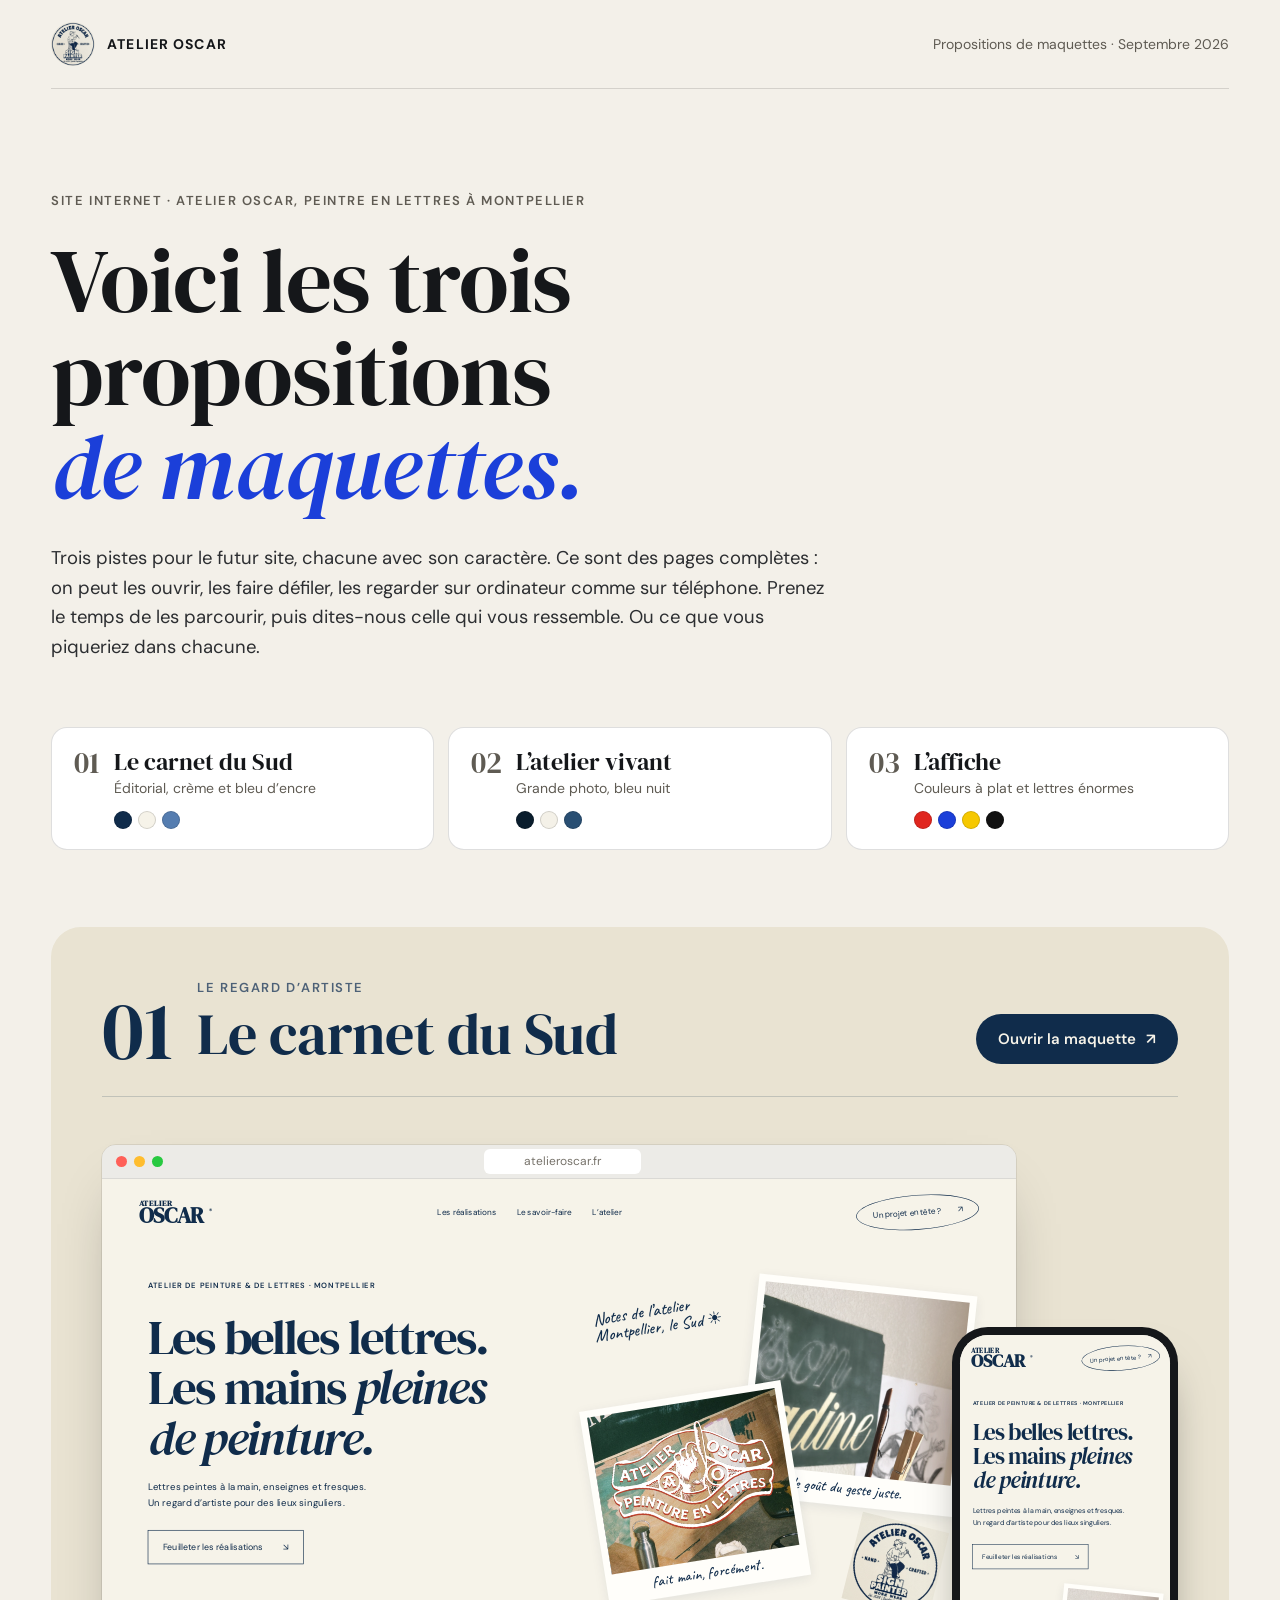
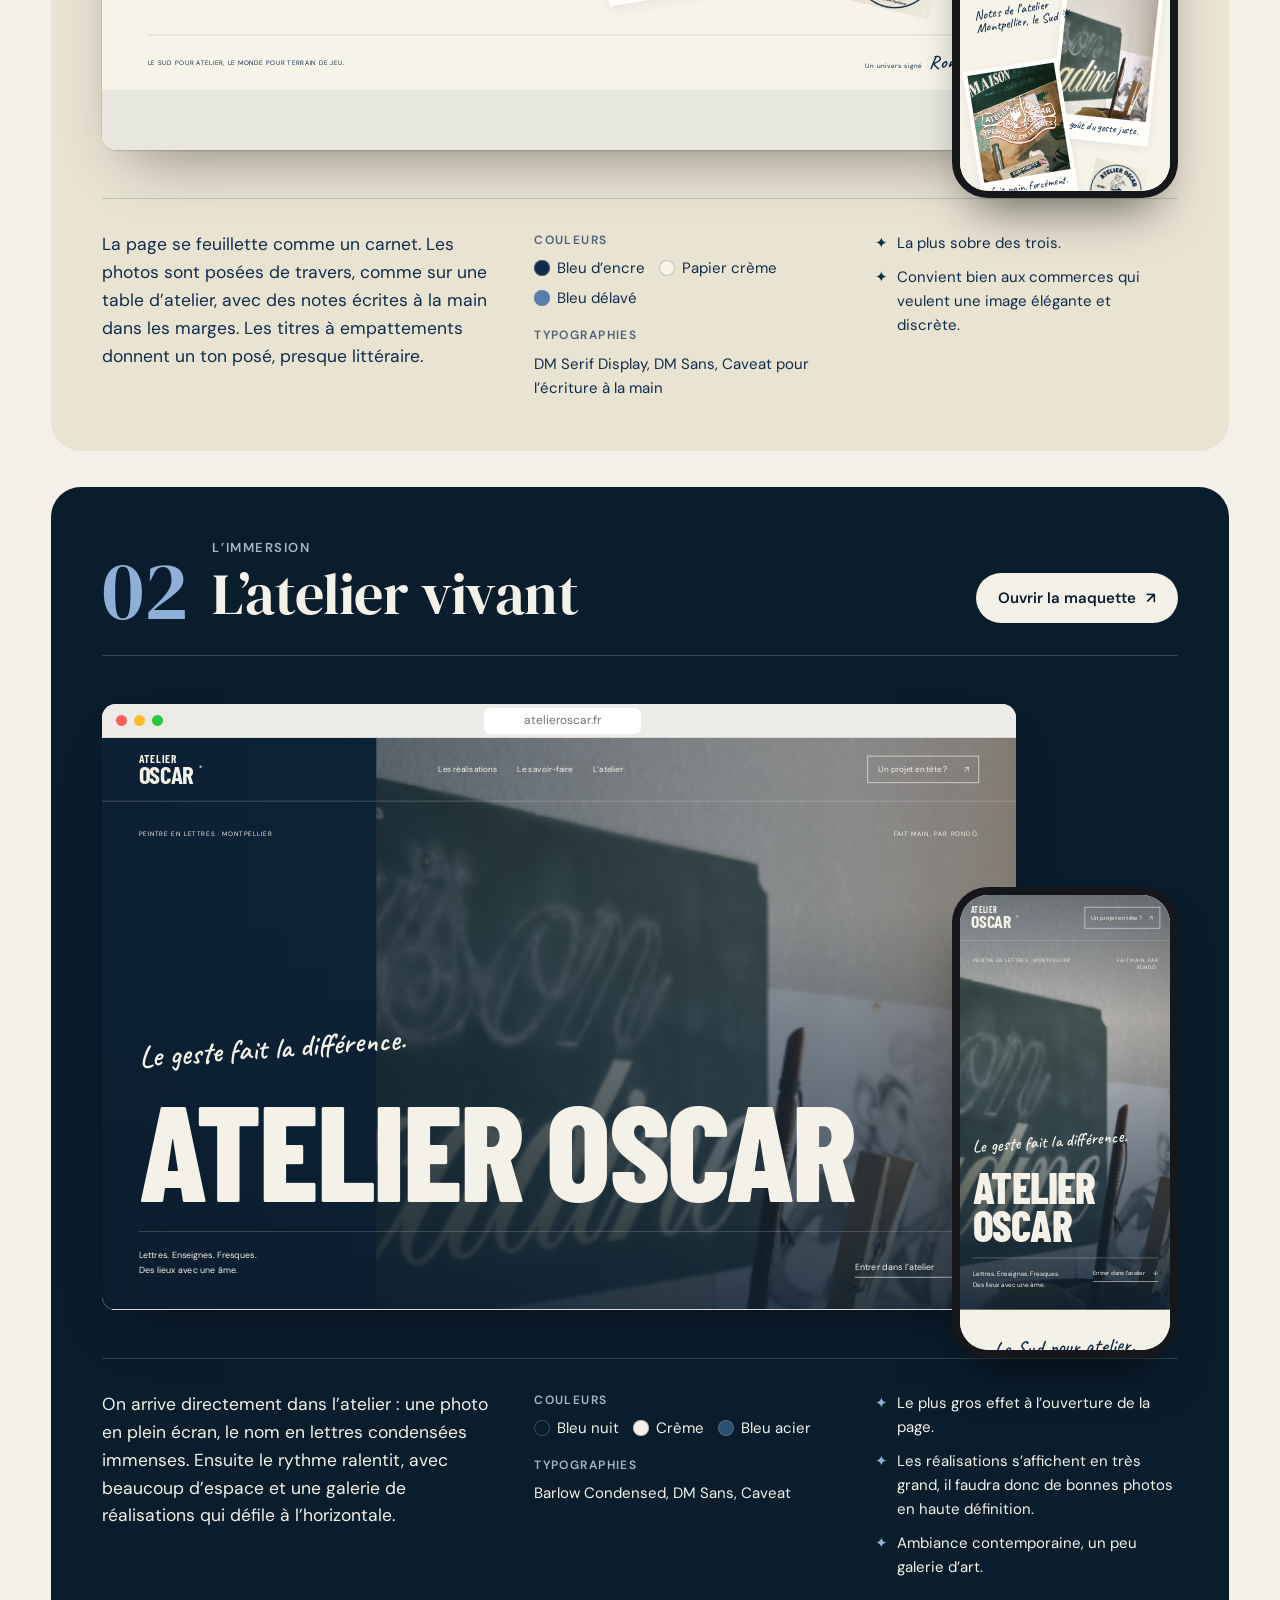
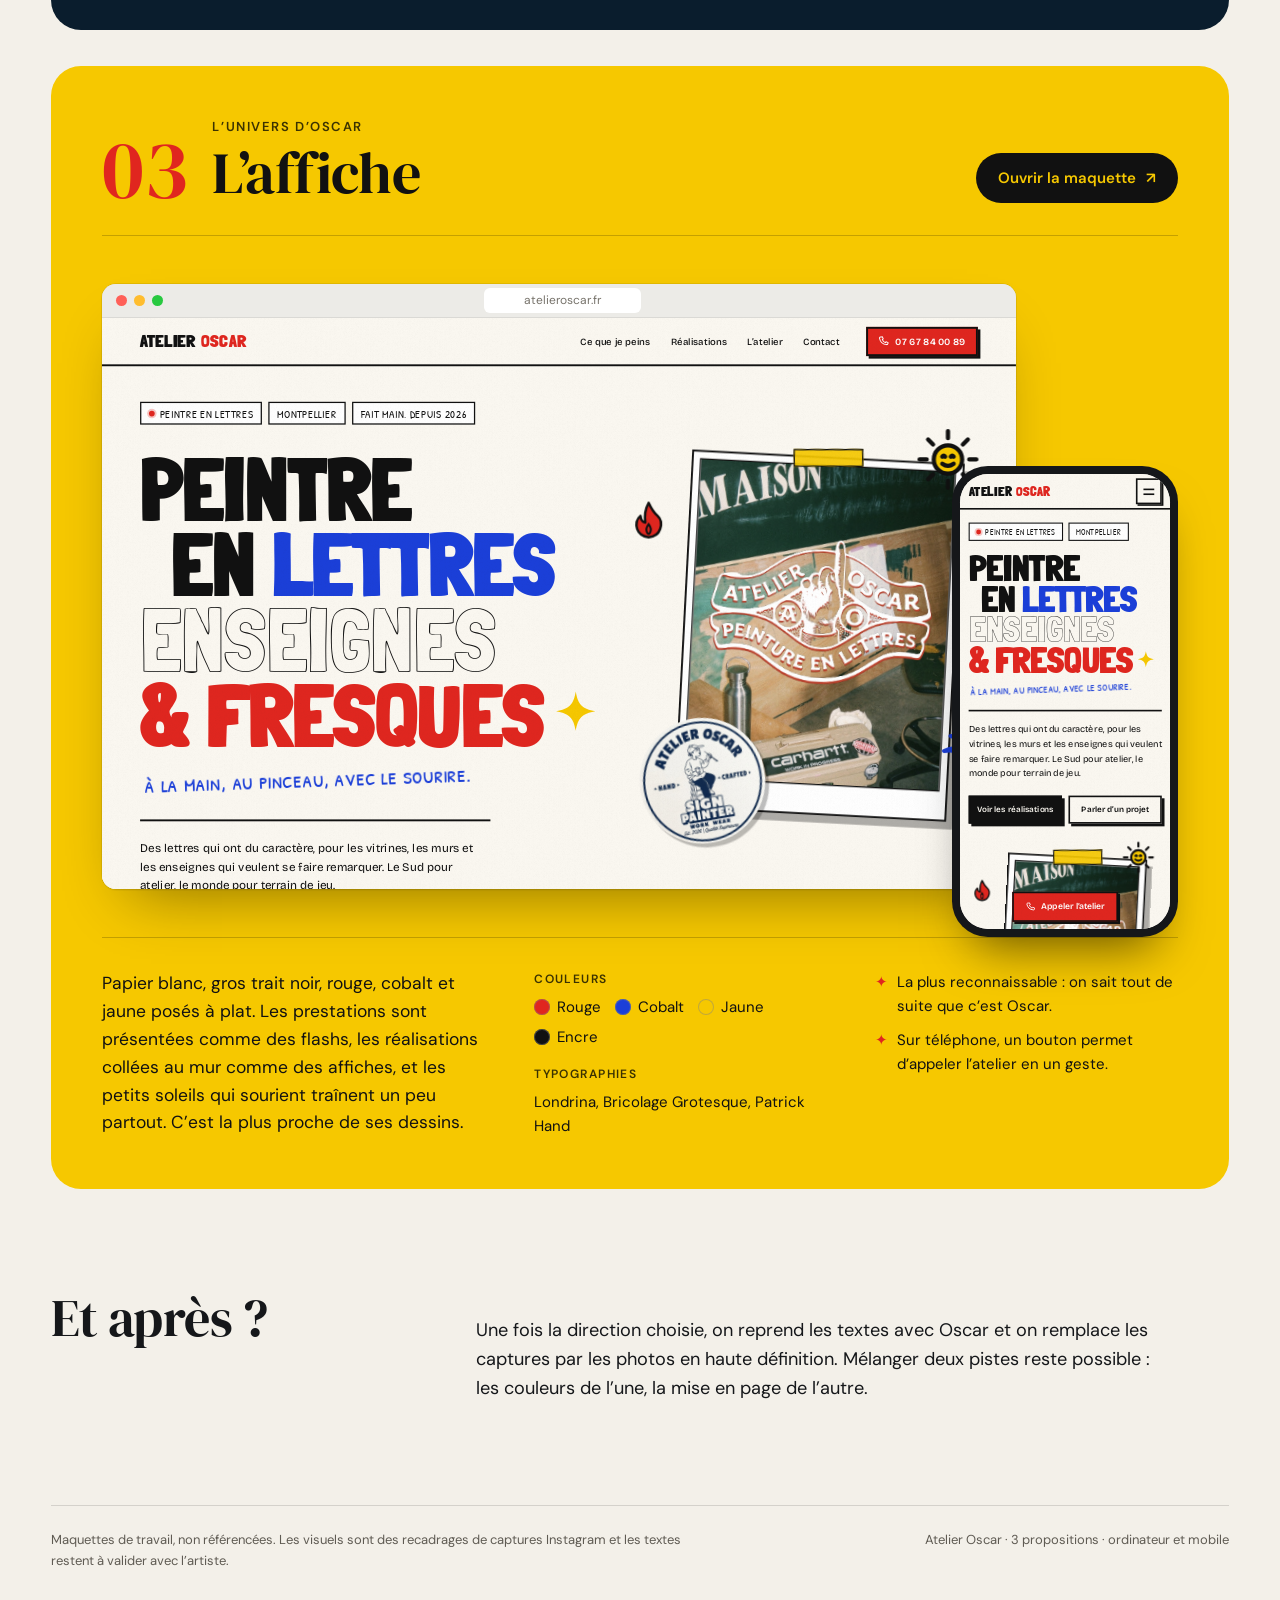
==== index.html @ dd2b17e7 "files" ====
<!doctype html>
<html lang="fr">
<head>
<meta charset="utf-8">
<meta name="viewport" content="width=device-width,initial-scale=1">
<meta name="robots" content="noindex,nofollow">
<title>Atelier Oscar · Propositions de maquettes</title>
<meta name="description" content="Les trois propositions de maquettes pour le site d’Atelier Oscar, peintre en lettres à Montpellier.">
<link rel="icon" href="assets/favicon.svg" type="image/svg+xml">
<link rel="stylesheet" href="assets/fonts.css">
<link rel="stylesheet" href="index.css">
<script src="index.js" defer></script>
</head>
<body>
<a class="skip" href="#propositions">Aller aux propositions</a>

<header class="top">
  <span class="brand"><img src="assets/logo.png" alt="" width="1024" height="1024">Atelier Oscar</span>
  <span class="top-meta">Propositions de maquettes · Septembre 2026</span>
</header>

<main>
  <section class="intro">
    <p class="kicker">Site internet · Atelier Oscar, peintre en lettres à Montpellier</p>
    <h1>Voici les trois propositions <em>de maquettes.</em></h1>
    <p class="lead">Trois pistes pour le futur site, chacune avec son caractère. Ce sont des pages complètes : on peut les ouvrir, les faire défiler, les regarder sur ordinateur comme sur téléphone. Prenez le temps de les parcourir, puis dites-nous celle qui vous ressemble. Ou ce que vous piqueriez dans chacune.</p>

    <nav class="toc" aria-label="Les trois propositions">
      <a href="#carnet" class="toc-item">
        <span class="toc-n">01</span>
        <span class="toc-name">Le carnet du Sud</span>
        <span class="toc-mood">Éditorial, crème et bleu d’encre</span>
        <span class="dots" aria-hidden="true"><i style="background:#102c4b"></i><i style="background:#f6f3e9"></i><i style="background:#557db0"></i></span>
      </a>
      <a href="#atelier" class="toc-item">
        <span class="toc-n">02</span>
        <span class="toc-name">L’atelier vivant</span>
        <span class="toc-mood">Grande photo, bleu nuit</span>
        <span class="dots" aria-hidden="true"><i style="background:#0a1d2d"></i><i style="background:#f4f1e8"></i><i style="background:#294f73"></i></span>
      </a>
      <a href="#affiche" class="toc-item">
        <span class="toc-n">03</span>
        <span class="toc-name">L’affiche</span>
        <span class="toc-mood">Couleurs à plat et lettres énormes</span>
        <span class="dots" aria-hidden="true"><i style="background:#e0261f"></i><i style="background:#1b3fd9"></i><i style="background:#f6c800"></i><i style="background:#111"></i></span>
      </a>
    </nav>
  </section>

  <div id="propositions" class="proposals">

    <article class="proposal p-carnet" id="carnet" aria-labelledby="carnet-title">
      <header class="p-head">
        <span class="p-num">01</span>
        <div class="p-title">
          <p class="p-tag">Le regard d’artiste</p>
          <h2 id="carnet-title">Le carnet du Sud</h2>
        </div>
        <a class="btn" href="maquette-2.html">Ouvrir la maquette <span aria-hidden="true">↗</span></a>
      </header>
      <div class="p-preview">
        <div class="browser">
          <div class="browser-bar" aria-hidden="true"><i></i><i></i><i></i><span>atelieroscar.fr</span></div>
          <div class="screen" data-w="1440"><iframe src="maquette-2.html" width="1440" height="900" title="Aperçu ordinateur du Carnet du Sud" tabindex="-1" aria-hidden="true" loading="lazy"></iframe></div>
          <a class="cover" href="maquette-2.html" aria-label="Ouvrir Le carnet du Sud en grand"><span>Voir en grand ↗</span></a>
        </div>
        <div class="phone">
          <div class="screen" data-w="390"><iframe src="maquette-2.html" width="390" height="844" title="Aperçu mobile du Carnet du Sud" tabindex="-1" aria-hidden="true" loading="lazy"></iframe></div>
          <a class="cover" href="maquette-2.html" tabindex="-1" aria-hidden="true"></a>
        </div>
      </div>
      <div class="p-info">
        <p class="p-desc">La page se feuillette comme un carnet. Les photos sont posées de travers, comme sur une table d’atelier, avec des notes écrites à la main dans les marges. Les titres à empattements donnent un ton posé, presque littéraire.</p>
        <dl class="p-specs">
          <div><dt>Couleurs</dt><dd class="swatches"><span><i style="background:#102c4b"></i>Bleu d’encre</span><span><i style="background:#f6f3e9"></i>Papier crème</span><span><i style="background:#557db0"></i>Bleu délavé</span></dd></div>
          <div><dt>Typographies</dt><dd>DM Serif Display, DM Sans, Caveat pour l’écriture à la main</dd></div>
        </dl>
        <ul class="p-points">
          <li>La plus sobre des trois.</li>
          <li>Convient bien aux commerces qui veulent une image élégante et discrète.</li>
        </ul>
      </div>
    </article>

    <article class="proposal p-atelier" id="atelier" aria-labelledby="atelier-title">
      <header class="p-head">
        <span class="p-num">02</span>
        <div class="p-title">
          <p class="p-tag">L’immersion</p>
          <h2 id="atelier-title">L’atelier vivant</h2>
        </div>
        <a class="btn" href="maquette-3.html">Ouvrir la maquette <span aria-hidden="true">↗</span></a>
      </header>
      <div class="p-preview">
        <div class="browser">
          <div class="browser-bar" aria-hidden="true"><i></i><i></i><i></i><span>atelieroscar.fr</span></div>
          <div class="screen" data-w="1440"><iframe src="maquette-3.html" width="1440" height="900" title="Aperçu ordinateur de L’atelier vivant" tabindex="-1" aria-hidden="true" loading="lazy"></iframe></div>
          <a class="cover" href="maquette-3.html" aria-label="Ouvrir L’atelier vivant en grand"><span>Voir en grand ↗</span></a>
        </div>
        <div class="phone">
          <div class="screen" data-w="390"><iframe src="maquette-3.html" width="390" height="844" title="Aperçu mobile de L’atelier vivant" tabindex="-1" aria-hidden="true" loading="lazy"></iframe></div>
          <a class="cover" href="maquette-3.html" tabindex="-1" aria-hidden="true"></a>
        </div>
      </div>
      <div class="p-info">
        <p class="p-desc">On arrive directement dans l’atelier : une photo en plein écran, le nom en lettres condensées immenses. Ensuite le rythme ralentit, avec beaucoup d’espace et une galerie de réalisations qui défile à l’horizontale.</p>
        <dl class="p-specs">
          <div><dt>Couleurs</dt><dd class="swatches"><span><i style="background:#0a1d2d"></i>Bleu nuit</span><span><i style="background:#f4f1e8"></i>Crème</span><span><i style="background:#294f73"></i>Bleu acier</span></dd></div>
          <div><dt>Typographies</dt><dd>Barlow Condensed, DM Sans, Caveat</dd></div>
        </dl>
        <ul class="p-points">
          <li>Le plus gros effet à l’ouverture de la page.</li>
          <li>Les réalisations s’affichent en très grand, il faudra donc de bonnes photos en haute définition.</li>
          <li>Ambiance contemporaine, un peu galerie d’art.</li>
        </ul>
      </div>
    </article>

    <article class="proposal p-affiche" id="affiche" aria-labelledby="affiche-title">
      <header class="p-head">
        <span class="p-num">03</span>
        <div class="p-title">
          <p class="p-tag">L’univers d’Oscar</p>
          <h2 id="affiche-title">L’affiche</h2>
        </div>
        <a class="btn" href="maquette-4.html">Ouvrir la maquette <span aria-hidden="true">↗</span></a>
      </header>
      <div class="p-preview">
        <div class="browser">
          <div class="browser-bar" aria-hidden="true"><i></i><i></i><i></i><span>atelieroscar.fr</span></div>
          <div class="screen" data-w="1440"><iframe src="maquette-4.html" width="1440" height="900" title="Aperçu ordinateur de L’affiche" tabindex="-1" aria-hidden="true" loading="lazy"></iframe></div>
          <a class="cover" href="maquette-4.html" aria-label="Ouvrir L’affiche en grand"><span>Voir en grand ↗</span></a>
        </div>
        <div class="phone">
          <div class="screen" data-w="390"><iframe src="maquette-4.html" width="390" height="844" title="Aperçu mobile de L’affiche" tabindex="-1" aria-hidden="true" loading="lazy"></iframe></div>
          <a class="cover" href="maquette-4.html" tabindex="-1" aria-hidden="true"></a>
        </div>
      </div>
      <div class="p-info">
        <p class="p-desc">Papier blanc, gros trait noir, rouge, cobalt et jaune posés à plat. Les prestations sont présentées comme des flashs, les réalisations collées au mur comme des affiches, et les petits soleils qui sourient traînent un peu partout. C’est la plus proche de ses dessins.</p>
        <dl class="p-specs">
          <div><dt>Couleurs</dt><dd class="swatches"><span><i style="background:#e0261f"></i>Rouge</span><span><i style="background:#1b3fd9"></i>Cobalt</span><span><i style="background:#f6c800"></i>Jaune</span><span><i style="background:#111"></i>Encre</span></dd></div>
          <div><dt>Typographies</dt><dd>Londrina, Bricolage Grotesque, Patrick Hand</dd></div>
        </dl>
        <ul class="p-points">
          <li>La plus reconnaissable : on sait tout de suite que c’est Oscar.</li>
          <li>Sur téléphone, un bouton permet d’appeler l’atelier en un geste.</li>
        </ul>
      </div>
    </article>
  </div>

  <section class="next">
    <h2>Et après&nbsp;?</h2>
    <p>Une fois la direction choisie, on reprend les textes avec Oscar et on remplace les captures par les photos en haute définition. Mélanger deux pistes reste possible : les couleurs de l’une, la mise en page de l’autre.</p>
  </section>
</main>

<footer class="foot">
  <p>Maquettes de travail, non référencées. Les visuels sont des recadrages de captures Instagram et les textes restent à valider avec l’artiste.</p>
  <span>Atelier Oscar · 3 propositions · ordinateur et mobile</span>
</footer>
</body>
</html>
---- assets/fonts.css ----
@font-face {
  font-family: 'Barlow Condensed';
  font-style: normal;
  font-weight: 600;
  font-display: swap;
  src: url(font-0.ttf) format('truetype');
}
@font-face {
  font-family: 'Barlow Condensed';
  font-style: normal;
  font-weight: 700;
  font-display: swap;
  src: url(font-1.ttf) format('truetype');
}
@font-face {
  font-family: 'Barlow Condensed';
  font-style: normal;
  font-weight: 800;
  font-display: swap;
  src: url(font-2.ttf) format('truetype');
}
@font-face {
  font-family: 'Barlow Condensed';
  font-style: normal;
  font-weight: 900;
  font-display: swap;
  src: url(font-3.ttf) format('truetype');
}
@font-face {
  font-family: 'Caveat';
  font-style: normal;
  font-weight: 500;
  font-display: swap;
  src: url(font-4.ttf) format('truetype');
}
@font-face {
  font-family: 'Caveat';
  font-style: normal;
  font-weight: 600;
  font-display: swap;
  src: url(font-5.ttf) format('truetype');
}
@font-face {
  font-family: 'Caveat';
  font-style: normal;
  font-weight: 700;
  font-display: swap;
  src: url(font-6.ttf) format('truetype');
}
@font-face {
  font-family: 'DM Sans';
  font-style: normal;
  font-weight: 400;
  font-display: swap;
  src: url(font-7.ttf) format('truetype');
}
@font-face {
  font-family: 'DM Sans';
  font-style: normal;
  font-weight: 500;
  font-display: swap;
  src: url(font-8.ttf) format('truetype');
}
@font-face {
  font-family: 'DM Sans';
  font-style: normal;
  font-weight: 600;
  font-display: swap;
  src: url(font-9.ttf) format('truetype');
}
@font-face {
  font-family: 'DM Sans';
  font-style: normal;
  font-weight: 700;
  font-display: swap;
  src: url(font-10.ttf) format('truetype');
}
@font-face {
  font-family: 'DM Serif Display';
  font-style: italic;
  font-weight: 400;
  font-display: swap;
  src: url(font-11.ttf) format('truetype');
}
@font-face {
  font-family: 'DM Serif Display';
  font-style: normal;
  font-weight: 400;
  font-display: swap;
  src: url(font-12.ttf) format('truetype');
}
---- index.css ----
/* Page de présentation des trois maquettes */
:root{
  --bg:#f3f0e9;--ink:#15171a;--muted:#5f5b53;--line:rgba(21,23,26,.14);
  --serif:'DM Serif Display',Georgia,serif;--sans:'DM Sans',system-ui,sans-serif;
  --gutter:clamp(16px,4vw,56px);--max:1280px;
  --radius:clamp(18px,2.4vw,30px);
}
*,*:before,*:after{box-sizing:border-box}
html{scroll-behavior:smooth;-webkit-text-size-adjust:100%}
body{margin:0;background:var(--bg);color:var(--ink);font-family:var(--sans);font-size:clamp(16px,.95rem + .15vw,18px);line-height:1.6;-webkit-font-smoothing:antialiased}
a{color:inherit;text-decoration:none}
img{display:block;max-width:100%;height:auto}
h1,h2,p,ul,dl,dd{margin:0}
ul{padding:0;list-style:none}
h1,h2{font-family:var(--serif);font-weight:400;line-height:1.02;letter-spacing:-.01em;text-wrap:balance}
p{text-wrap:pretty}
em{font-style:italic}
:focus-visible{outline:3px solid #1b3fd9;outline-offset:3px}
.skip{position:fixed;left:16px;top:-100px;z-index:10;background:var(--ink);color:#fff;padding:12px 16px}.skip:focus{top:16px}

main,.top,.foot{width:min(100% - 2 * var(--gutter),var(--max));margin-inline:auto}

/* en-tête */
.top{display:flex;justify-content:space-between;align-items:center;gap:16px;padding:22px 0;border-bottom:1px solid var(--line);font-size:14px}
.brand{display:flex;align-items:center;gap:12px;font-weight:700;letter-spacing:.08em;text-transform:uppercase}
.brand img{width:44px;height:44px;border-radius:50%;mix-blend-mode:multiply}
.top-meta{color:var(--muted);text-align:right}

/* intro */
.intro{padding:clamp(48px,8vw,112px) 0 clamp(40px,6vw,80px)}
.kicker{font-size:13px;font-weight:600;letter-spacing:.12em;text-transform:uppercase;color:var(--muted);margin-bottom:22px}
.intro h1{font-size:clamp(2.6rem,1.2rem + 5.6vw,6rem);max-width:13ch}
.intro h1 em{color:#1b3fd9}
.lead{max-width:60ch;margin-top:clamp(20px,3vw,32px);font-size:1.08em;color:#2c2e31}

.toc{display:grid;grid-template-columns:repeat(3,minmax(0,1fr));gap:14px;margin-top:clamp(36px,5vw,64px)}
.toc-item{display:grid;grid-template-columns:auto 1fr;grid-template-rows:auto auto auto;column-gap:14px;row-gap:2px;padding:20px 22px;background:#fff;border:1px solid var(--line);border-radius:16px;transition:transform .2s,box-shadow .2s,border-color .2s}
.toc-n{grid-row:span 3;font-family:var(--serif);font-size:30px;line-height:1;color:var(--muted)}
.toc-name{font-family:var(--serif);font-size:24px;line-height:1.15}
.toc-mood{font-size:14px;color:var(--muted)}
.dots{display:flex;gap:6px;margin-top:10px}
.dots i{width:18px;height:18px;border-radius:50%;box-shadow:inset 0 0 0 1px rgba(0,0,0,.15)}
@media(hover:hover){.toc-item:hover{transform:translateY(-3px);box-shadow:0 14px 30px -18px rgba(0,0,0,.35);border-color:rgba(21,23,26,.3)}}

/* propositions */
.proposals{display:grid;gap:clamp(20px,3vw,36px)}
.proposal{--p-bg:#fff;--p-ink:var(--ink);--p-muted:var(--muted);--p-line:var(--line);--p-accent:var(--ink);--p-btn:var(--ink);--p-btn-ink:#fff;
  background:var(--p-bg);color:var(--p-ink);border-radius:var(--radius);padding:clamp(20px,4vw,56px);scroll-margin-top:20px;overflow:hidden}
.p-carnet{--p-bg:#e9e3d2;--p-ink:#102c4b;--p-muted:#4d6177;--p-line:rgba(16,44,75,.18);--p-accent:#102c4b;--p-btn:#102c4b;--p-btn-ink:#f6f3e9}
.p-atelier{--p-bg:#0a1d2d;--p-ink:#f4f1e8;--p-muted:#a9b6c3;--p-line:rgba(244,241,232,.18);--p-accent:#8fb0d6;--p-btn:#f4f1e8;--p-btn-ink:#0a1d2d}
.p-affiche{--p-bg:#f6c800;--p-ink:#111;--p-muted:#3b3200;--p-line:rgba(0,0,0,.2);--p-accent:#e0261f;--p-btn:#111;--p-btn-ink:#f6c800}

.p-head{display:grid;grid-template-columns:auto 1fr auto;align-items:end;gap:12px 24px;padding-bottom:clamp(20px,3vw,32px);border-bottom:1px solid var(--p-line)}
.p-num{font-family:var(--serif);font-size:clamp(3rem,2rem + 4vw,6rem);line-height:.8;color:var(--p-accent)}
.p-tag{font-size:13px;font-weight:600;letter-spacing:.12em;text-transform:uppercase;color:var(--p-muted);margin-bottom:6px}
.p-title h2{font-size:clamp(2.1rem,1.2rem + 3vw,4rem)}
.btn{display:inline-flex;align-items:center;justify-content:center;gap:10px;min-height:50px;padding:12px 22px;border-radius:999px;background:var(--p-btn);color:var(--p-btn-ink);font-weight:600;font-size:15px;white-space:nowrap;transition:transform .2s,opacity .2s}
@media(hover:hover){.btn:hover{transform:translateY(-2px)}}

/* aperçus : fenêtre de navigateur + téléphone */
.p-preview{position:relative;padding:clamp(28px,4vw,48px) 15% clamp(28px,4vw,48px) 0}
.browser{position:relative;border-radius:14px;overflow:hidden;background:#fff;box-shadow:0 2px 0 rgba(0,0,0,.04),0 30px 60px -28px rgba(0,0,0,.45);outline:1px solid rgba(0,0,0,.08)}
.browser-bar{display:flex;align-items:center;gap:7px;height:34px;padding:0 14px;background:#ecebe7;border-bottom:1px solid rgba(0,0,0,.08)}
.browser-bar i{width:11px;height:11px;border-radius:50%;background:#d5d2cb}
.browser-bar i:nth-child(1){background:#ff6058}.browser-bar i:nth-child(2){background:#ffbd2e}.browser-bar i:nth-child(3){background:#28c940}
.browser-bar span{margin:0 auto;padding:3px 40px;border-radius:6px;background:#fff;font-size:12px;color:#77736b;transform:translateX(-24px)}
.screen{position:relative;overflow:hidden;background:#f3f0e9}
.browser .screen{aspect-ratio:1440/900}
.screen iframe{position:absolute;top:0;left:0;border:0;transform-origin:0 0;transform:scale(var(--s,.5));pointer-events:none}
.phone{position:absolute;right:0;bottom:0;width:21%;min-width:120px;padding:clamp(5px,.6vw,8px);border-radius:clamp(22px,2.8vw,38px);background:#15171a;box-shadow:0 30px 50px -22px rgba(0,0,0,.6)}
.phone .screen{aspect-ratio:390/844;border-radius:clamp(17px,2.2vw,30px)}
.cover{position:absolute;inset:0;z-index:2;display:grid;place-items:center}
.cover span{padding:10px 18px;border-radius:999px;background:rgba(21,23,26,.85);color:#fff;font-size:14px;font-weight:600;opacity:0;transform:translateY(8px);transition:opacity .2s,transform .2s}
.browser .cover{top:34px}
@media(hover:hover){.browser:hover .cover span,.cover:focus-visible span{opacity:1;transform:none}}
.cover:focus-visible{outline-offset:-4px}

/* infos */
.p-info{display:grid;grid-template-columns:minmax(0,1.3fr) minmax(0,1fr) minmax(0,1fr);gap:clamp(20px,3vw,48px);padding-top:clamp(20px,3vw,32px);border-top:1px solid var(--p-line)}
.p-desc{font-size:1.02em}
.p-specs{display:grid;gap:16px;align-content:start}
.p-specs dt{font-size:12px;font-weight:600;letter-spacing:.12em;text-transform:uppercase;color:var(--p-muted);margin-bottom:6px}
.p-specs dd{font-size:15px}
.swatches{display:flex;flex-wrap:wrap;gap:6px 14px}
.swatches span{display:inline-flex;align-items:center;gap:7px}
.swatches i{width:16px;height:16px;border-radius:50%;box-shadow:inset 0 0 0 1px rgba(128,128,128,.45)}
.p-points{display:grid;gap:10px;align-content:start;font-size:15px}
.p-points li{position:relative;padding-left:22px}
.p-points li:before{content:'✦';position:absolute;left:0;top:0;color:var(--p-accent)}

/* suite */
.next{display:grid;grid-template-columns:minmax(0,1fr) minmax(0,2fr);gap:16px 48px;align-items:baseline;padding:clamp(56px,8vw,112px) 0}
.next h2{font-size:clamp(2rem,1.2rem + 2.6vw,3.4rem)}
.next p{max-width:58ch;font-size:1.06em}

.foot{display:flex;flex-wrap:wrap;justify-content:space-between;gap:10px 32px;padding:24px 0 36px;border-top:1px solid var(--line);font-size:13px;color:var(--muted)}
.foot p{max-width:70ch}

/* tablette */
@media(max-width:1000px){
  .toc{grid-template-columns:1fr}
  .p-info{grid-template-columns:1fr 1fr}
  .p-desc{grid-column:1/-1}
}
/* mobile */
@media(max-width:640px){
  .top-meta{max-width:16ch;font-size:12px}
  .brand img{width:36px;height:36px}
  .toc-item{padding:16px 18px}
  .toc-name{font-size:21px}
  .p-head{grid-template-columns:auto 1fr}
  .p-head .btn{grid-column:1/-1;width:100%}
  .p-preview{padding-right:0;padding-bottom:30%}
  .phone{width:30%;min-width:0}
  .browser-bar{height:24px;padding:0 10px;gap:5px}
  .browser-bar i{width:8px;height:8px}
  .browser-bar span{display:none}
  .browser .cover{top:24px}
  .p-info{grid-template-columns:1fr}
  .next{grid-template-columns:1fr}
}
@media(prefers-reduced-motion:reduce){
  html{scroll-behavior:auto}
  *{transition:none!important}
}
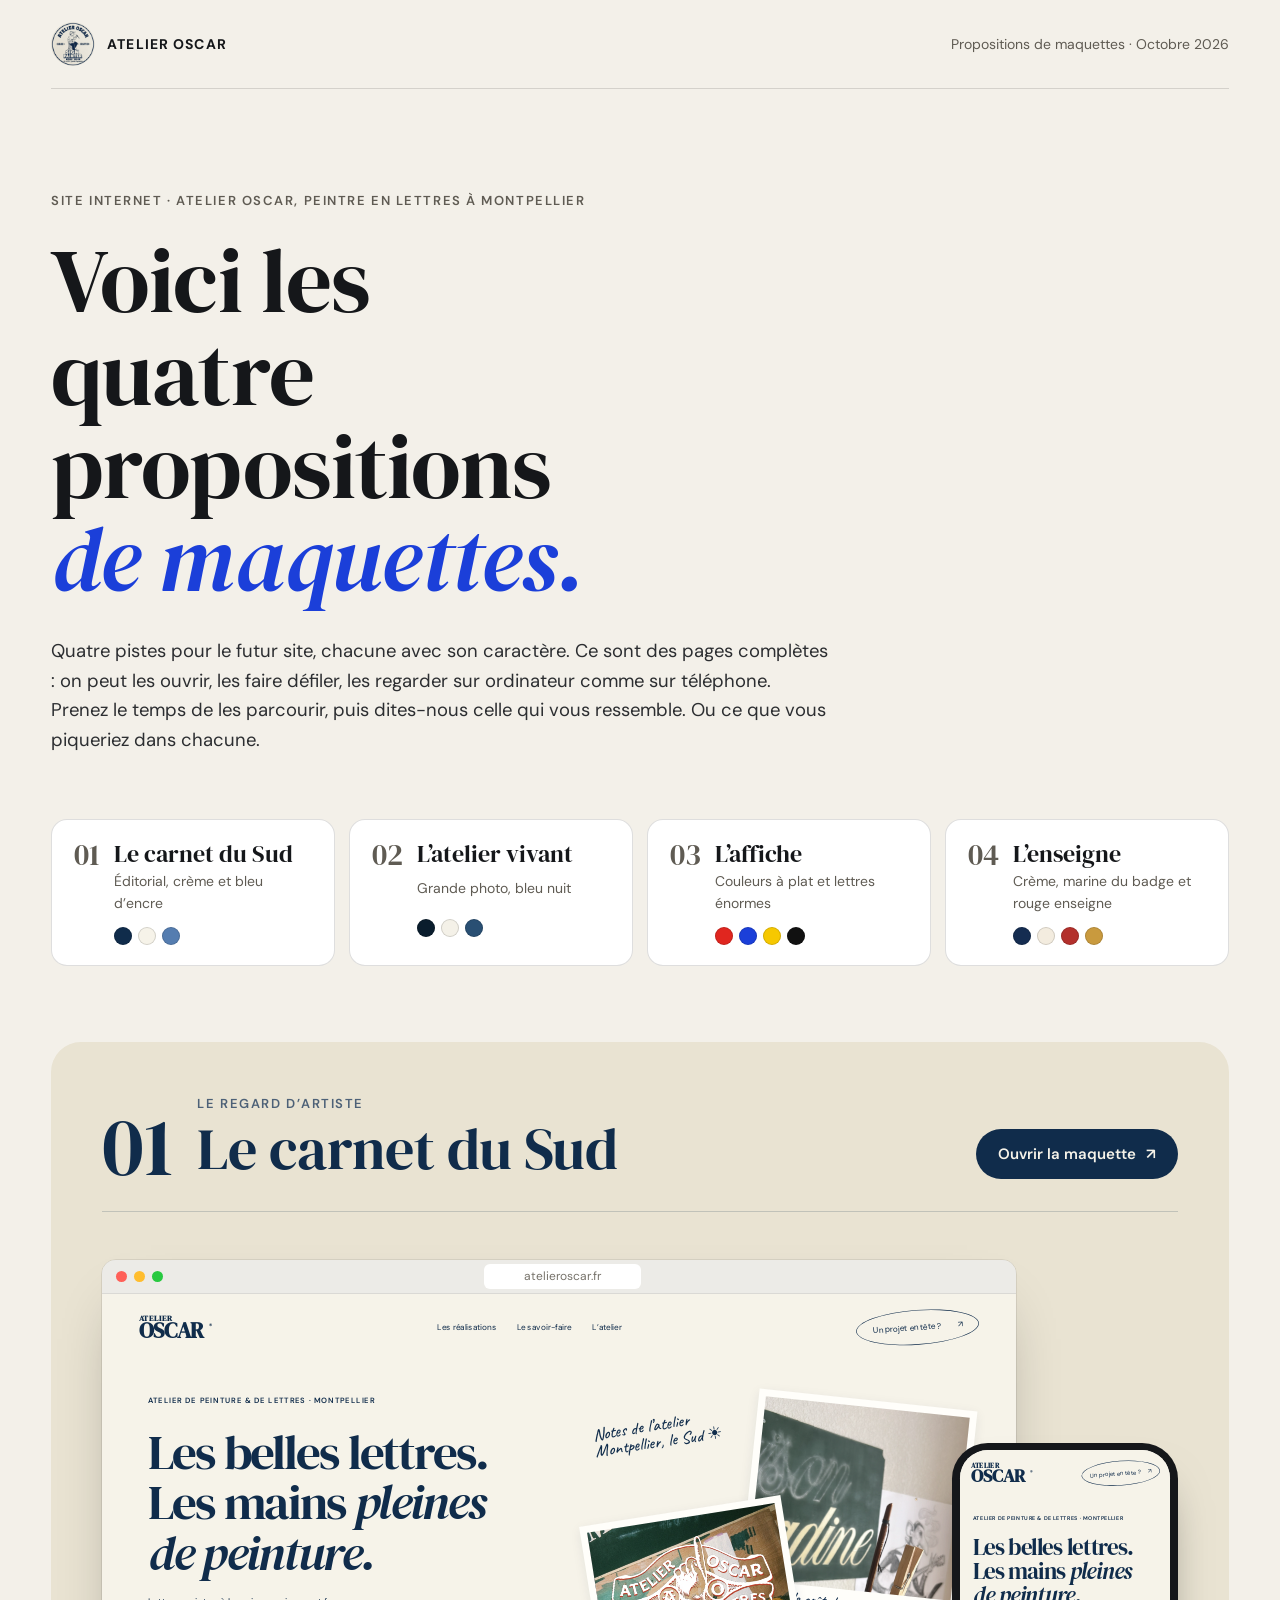
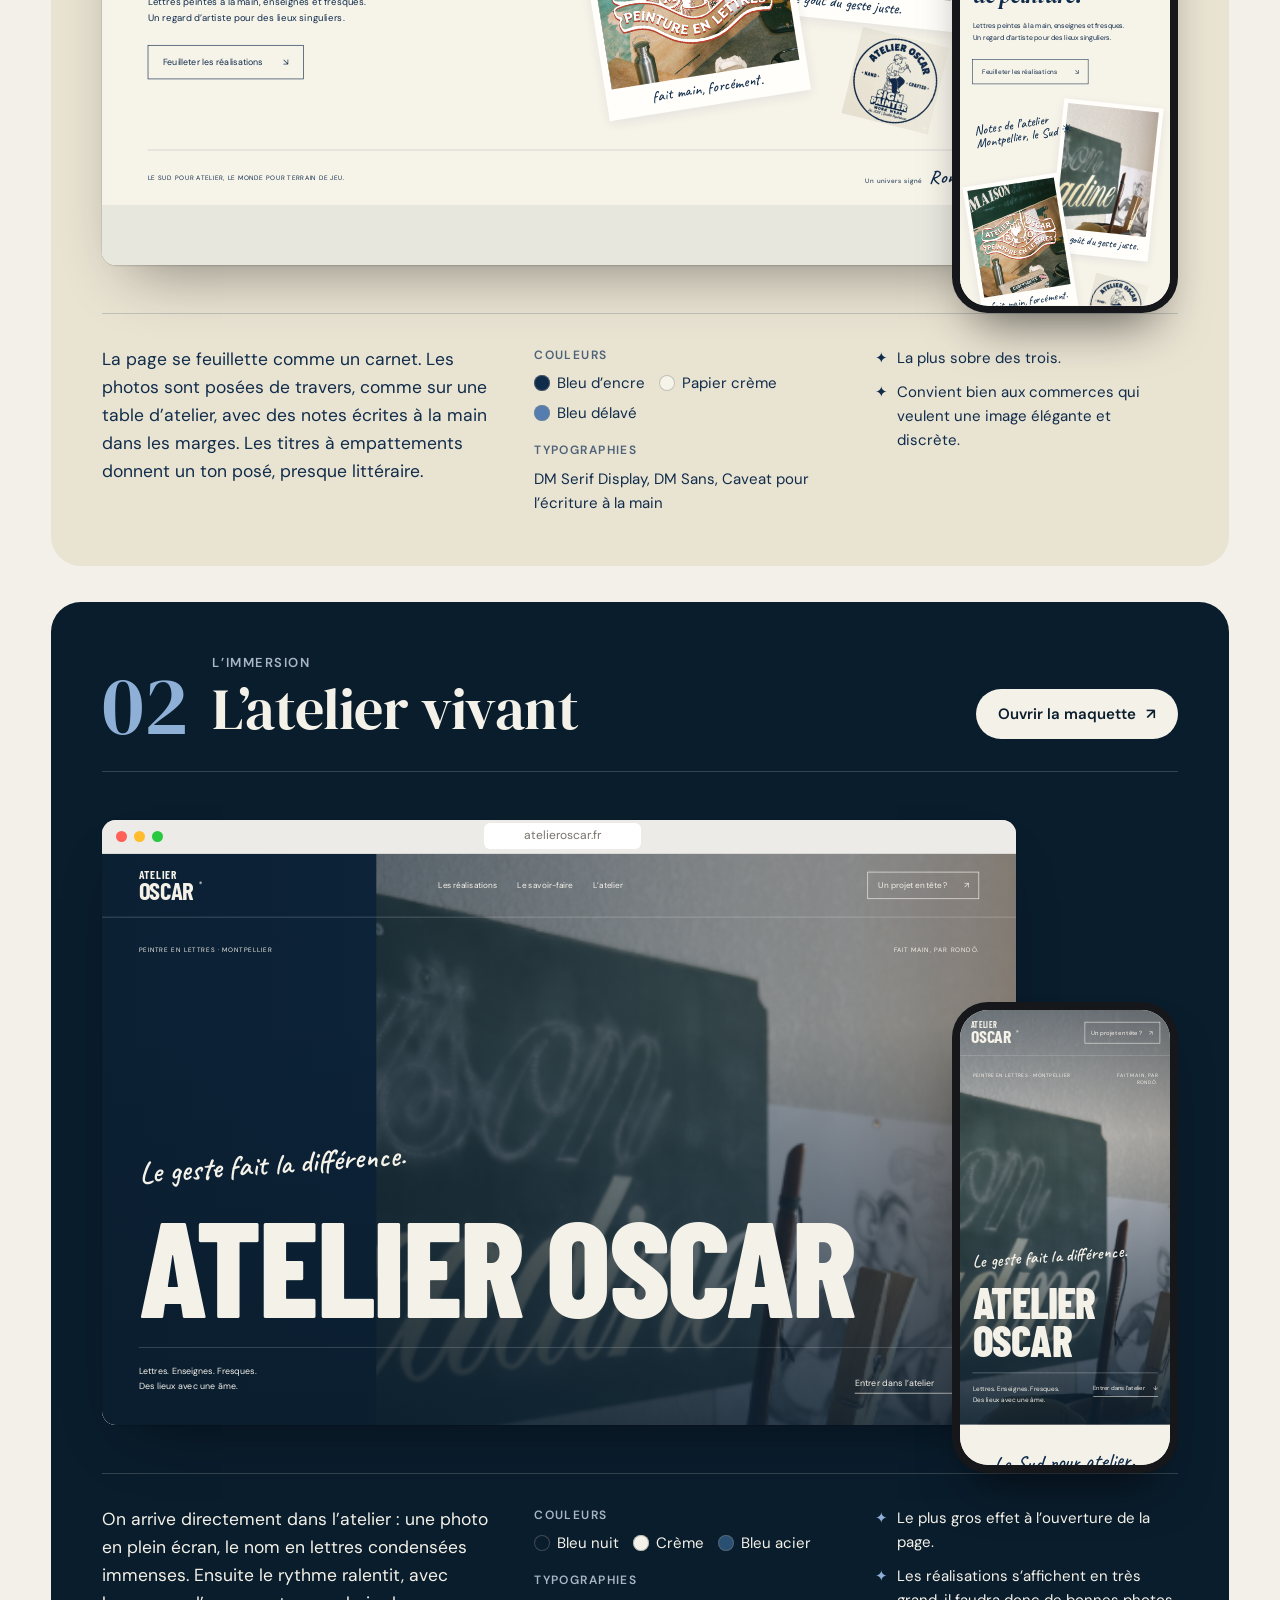
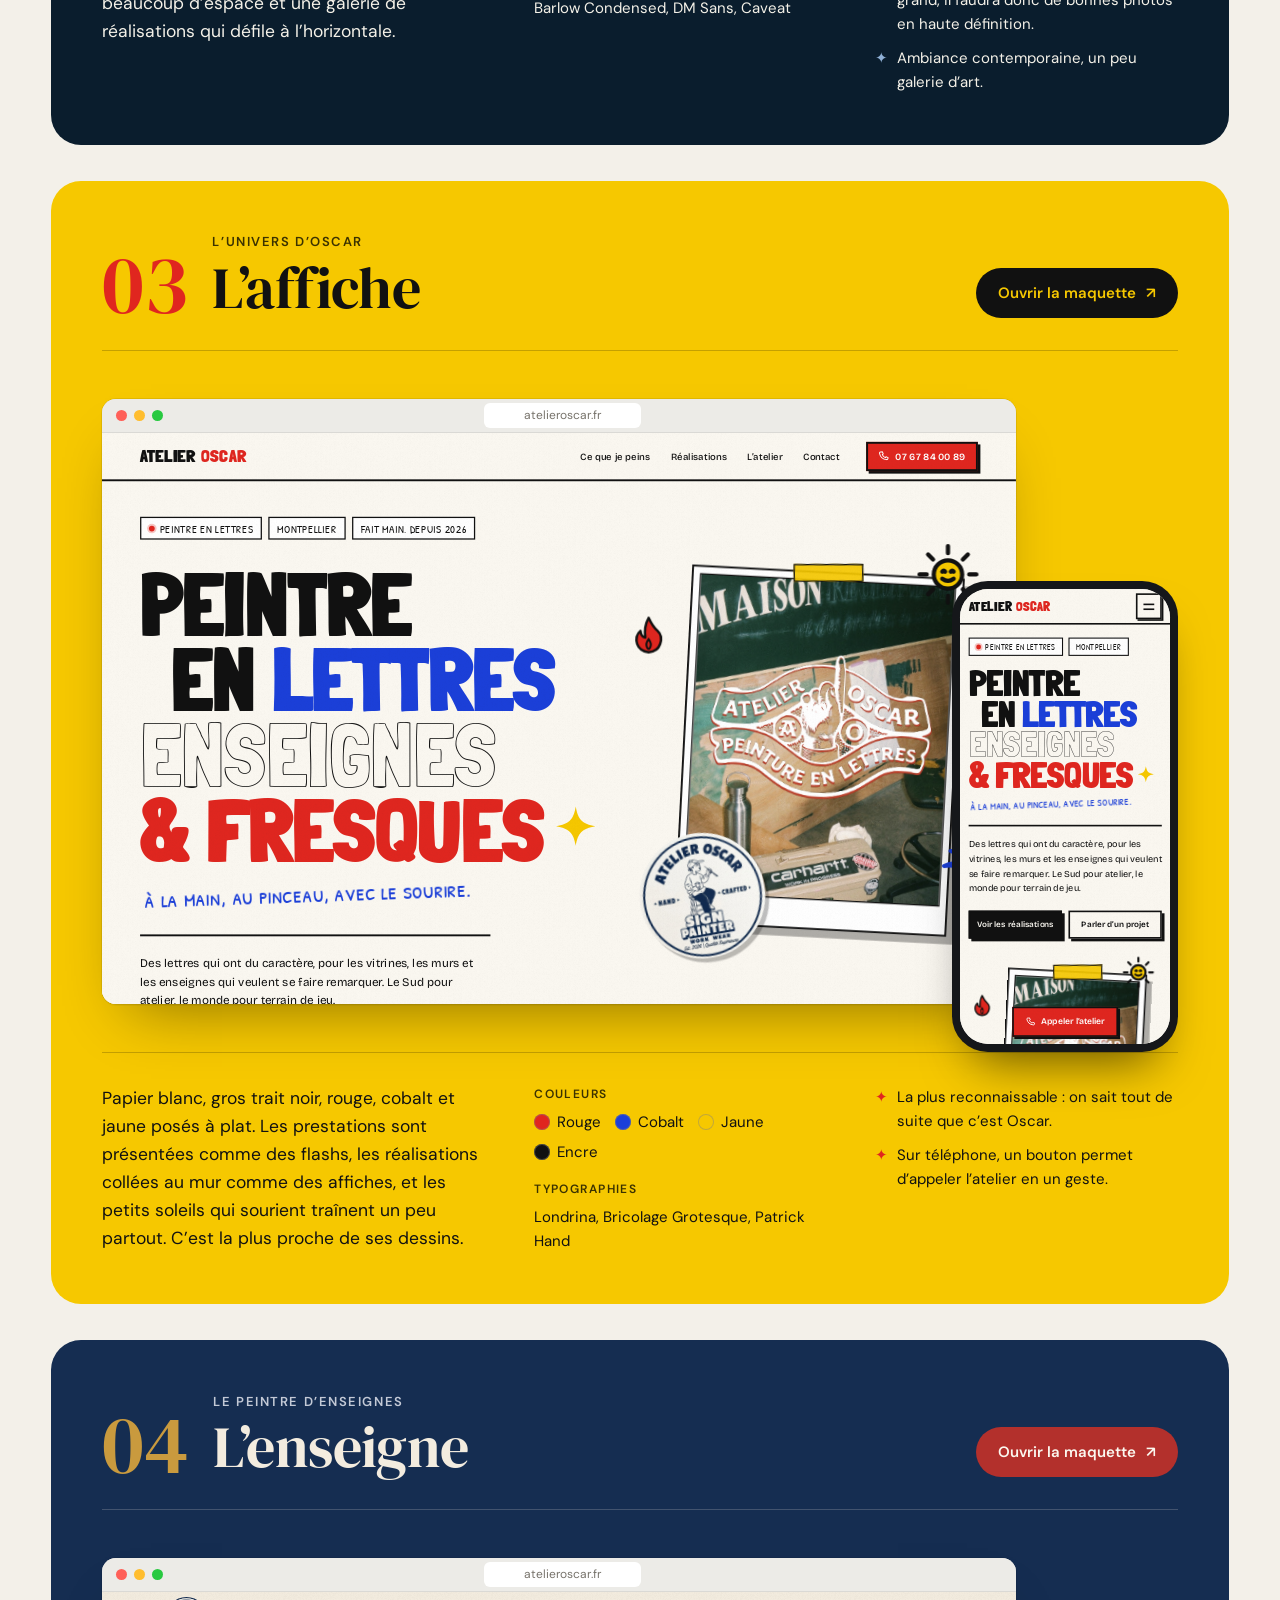
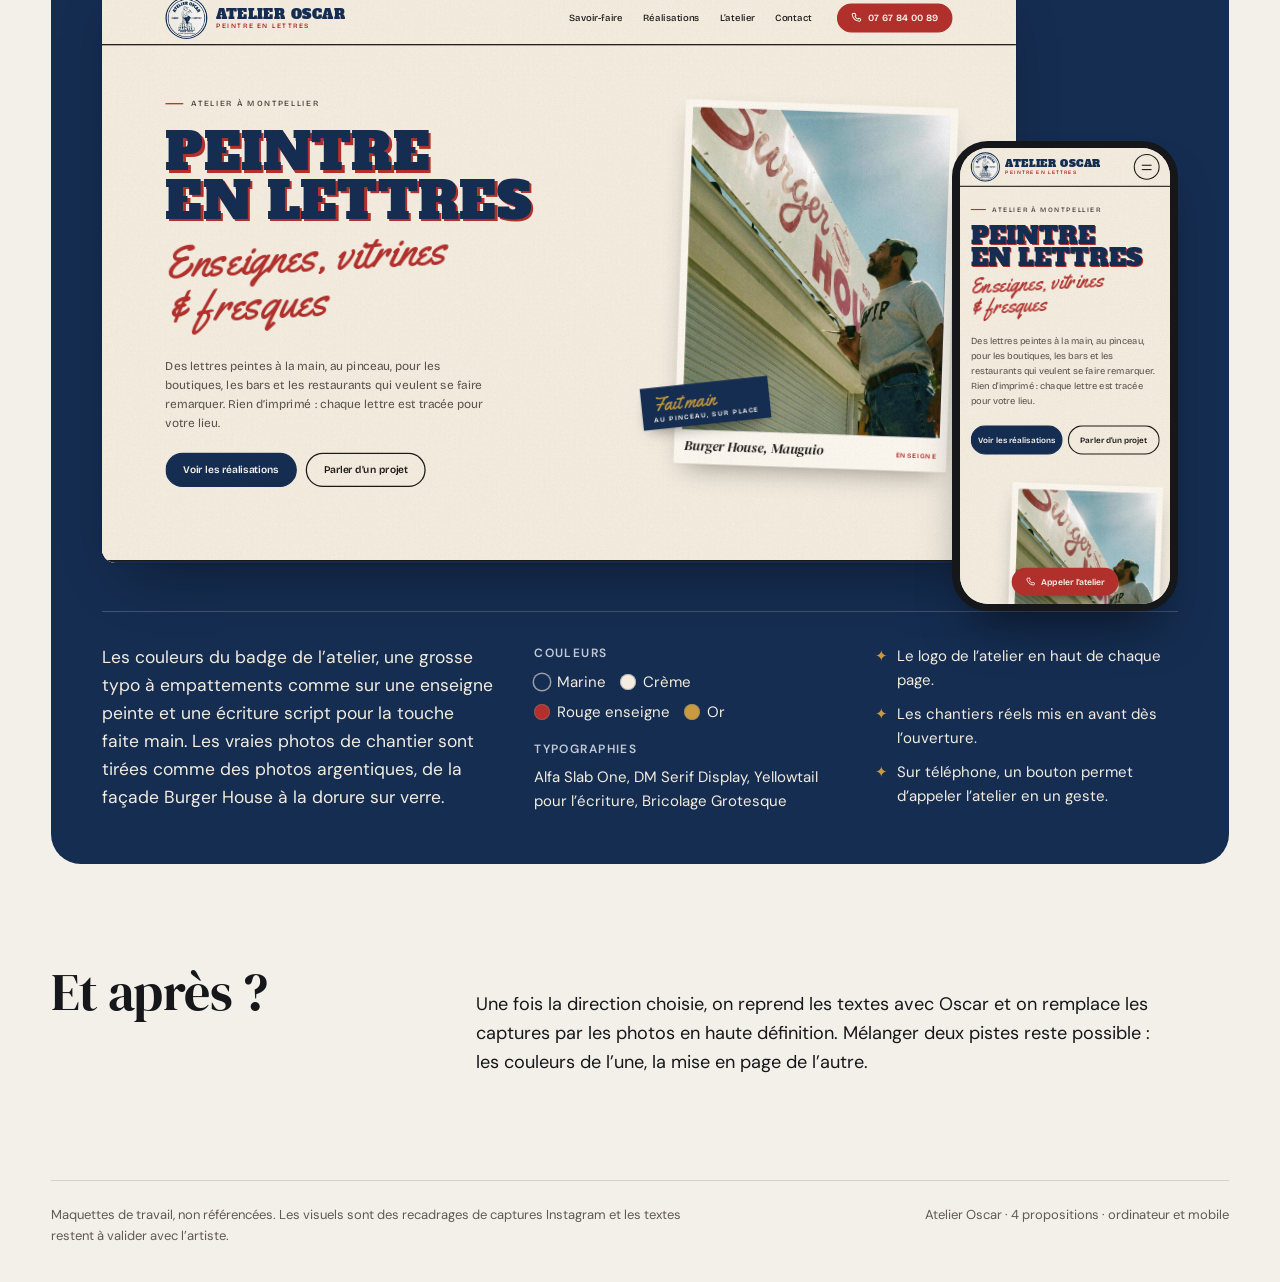
==== commit c988c39b: "Index : ajout de la proposition 04, L'enseigne (maquette 5) Co-Authored-By: Claude Opus 5.5 <noreply" ====
--- a/index.html
+++ b/index.html
@@ -5,7 +5,7 @@
 <meta name="viewport" content="width=device-width,initial-scale=1">
 <meta name="robots" content="noindex,nofollow">
 <title>Atelier Oscar · Propositions de maquettes</title>
-<meta name="description" content="Les trois propositions de maquettes pour le site d’Atelier Oscar, peintre en lettres à Montpellier.">
+<meta name="description" content="Les quatre propositions de maquettes pour le site d’Atelier Oscar, peintre en lettres à Montpellier.">
 <link rel="icon" href="assets/favicon.svg" type="image/svg+xml">
 <link rel="stylesheet" href="assets/fonts.css">
 <link rel="stylesheet" href="index.css">
@@ -16,16 +16,16 @@
 
 <header class="top">
   <span class="brand"><img src="assets/logo.png" alt="" width="1024" height="1024">Atelier Oscar</span>
-  <span class="top-meta">Propositions de maquettes · Septembre 2026</span>
+  <span class="top-meta">Propositions de maquettes · Octobre 2026</span>
 </header>
 
 <main>
   <section class="intro">
     <p class="kicker">Site internet · Atelier Oscar, peintre en lettres à Montpellier</p>
-    <h1>Voici les trois propositions <em>de maquettes.</em></h1>
-    <p class="lead">Trois pistes pour le futur site, chacune avec son caractère. Ce sont des pages complètes : on peut les ouvrir, les faire défiler, les regarder sur ordinateur comme sur téléphone. Prenez le temps de les parcourir, puis dites-nous celle qui vous ressemble. Ou ce que vous piqueriez dans chacune.</p>
-
-    <nav class="toc" aria-label="Les trois propositions">
+    <h1>Voici les quatre propositions <em>de maquettes.</em></h1>
+    <p class="lead">Quatre pistes pour le futur site, chacune avec son caractère. Ce sont des pages complètes : on peut les ouvrir, les faire défiler, les regarder sur ordinateur comme sur téléphone. Prenez le temps de les parcourir, puis dites-nous celle qui vous ressemble. Ou ce que vous piqueriez dans chacune.</p>
+
+    <nav class="toc" aria-label="Les quatre propositions">
       <a href="#carnet" class="toc-item">
         <span class="toc-n">01</span>
         <span class="toc-name">Le carnet du Sud</span>
@@ -44,6 +44,12 @@
         <span class="toc-mood">Couleurs à plat et lettres énormes</span>
         <span class="dots" aria-hidden="true"><i style="background:#e0261f"></i><i style="background:#1b3fd9"></i><i style="background:#f6c800"></i><i style="background:#111"></i></span>
       </a>
+      <a href="#enseigne" class="toc-item">
+        <span class="toc-n">04</span>
+        <span class="toc-name">L’enseigne</span>
+        <span class="toc-mood">Crème, marine du badge et rouge enseigne</span>
+        <span class="dots" aria-hidden="true"><i style="background:#152d51"></i><i style="background:#f3ecdf"></i><i style="background:#b3302c"></i><i style="background:#c99a3e"></i></span>
+      </a>
     </nav>
   </section>
 
@@ -144,6 +150,39 @@
         </dl>
         <ul class="p-points">
           <li>La plus reconnaissable : on sait tout de suite que c’est Oscar.</li>
+          <li>Sur téléphone, un bouton permet d’appeler l’atelier en un geste.</li>
+        </ul>
+      </div>
+    </article>
+    <article class="proposal p-enseigne" id="enseigne" aria-labelledby="enseigne-title">
+      <header class="p-head">
+        <span class="p-num">04</span>
+        <div class="p-title">
+          <p class="p-tag">Le peintre d’enseignes</p>
+          <h2 id="enseigne-title">L’enseigne</h2>
+        </div>
+        <a class="btn" href="maquette-5.html">Ouvrir la maquette <span aria-hidden="true">↗</span></a>
+      </header>
+      <div class="p-preview">
+        <div class="browser">
+          <div class="browser-bar" aria-hidden="true"><i></i><i></i><i></i><span>atelieroscar.fr</span></div>
+          <div class="screen" data-w="1440"><iframe src="maquette-5.html" width="1440" height="900" title="Aperçu ordinateur de L’enseigne" tabindex="-1" aria-hidden="true" loading="lazy"></iframe></div>
+          <a class="cover" href="maquette-5.html" aria-label="Ouvrir L’enseigne en grand"><span>Voir en grand ↗</span></a>
+        </div>
+        <div class="phone">
+          <div class="screen" data-w="390"><iframe src="maquette-5.html" width="390" height="844" title="Aperçu mobile de L’enseigne" tabindex="-1" aria-hidden="true" loading="lazy"></iframe></div>
+          <a class="cover" href="maquette-5.html" tabindex="-1" aria-hidden="true"></a>
+        </div>
+      </div>
+      <div class="p-info">
+        <p class="p-desc">Les couleurs du badge de l’atelier, une grosse typo à empattements comme sur une enseigne peinte et une écriture script pour la touche faite main. Les vraies photos de chantier sont tirées comme des photos argentiques, de la façade Burger House à la dorure sur verre.</p>
+        <dl class="p-specs">
+          <div><dt>Couleurs</dt><dd class="swatches"><span><i style="background:#152d51;box-shadow:0 0 0 1.5px rgba(243,236,223,.6)"></i>Marine</span><span><i style="background:#f3ecdf"></i>Crème</span><span><i style="background:#b3302c"></i>Rouge enseigne</span><span><i style="background:#c99a3e"></i>Or</span></dd></div>
+          <div><dt>Typographies</dt><dd>Alfa Slab One, DM Serif Display, Yellowtail pour l’écriture, Bricolage Grotesque</dd></div>
+        </dl>
+        <ul class="p-points">
+          <li>Le logo de l’atelier en haut de chaque page.</li>
+          <li>Les chantiers réels mis en avant dès l’ouverture.</li>
           <li>Sur téléphone, un bouton permet d’appeler l’atelier en un geste.</li>
         </ul>
       </div>
@@ -158,7 +197,7 @@
 
 <footer class="foot">
   <p>Maquettes de travail, non référencées. Les visuels sont des recadrages de captures Instagram et les textes restent à valider avec l’artiste.</p>
-  <span>Atelier Oscar · 3 propositions · ordinateur et mobile</span>
+  <span>Atelier Oscar · 4 propositions · ordinateur et mobile</span>
 </footer>
 </body>
 </html>
--- a/index.css
+++ b/index.css
@@ -33,7 +33,7 @@
 .intro h1 em{color:#1b3fd9}
 .lead{max-width:60ch;margin-top:clamp(20px,3vw,32px);font-size:1.08em;color:#2c2e31}
 
-.toc{display:grid;grid-template-columns:repeat(3,minmax(0,1fr));gap:14px;margin-top:clamp(36px,5vw,64px)}
+.toc{display:grid;grid-template-columns:repeat(4,minmax(0,1fr));gap:14px;margin-top:clamp(36px,5vw,64px)}
 .toc-item{display:grid;grid-template-columns:auto 1fr;grid-template-rows:auto auto auto;column-gap:14px;row-gap:2px;padding:20px 22px;background:#fff;border:1px solid var(--line);border-radius:16px;transition:transform .2s,box-shadow .2s,border-color .2s}
 .toc-n{grid-row:span 3;font-family:var(--serif);font-size:30px;line-height:1;color:var(--muted)}
 .toc-name{font-family:var(--serif);font-size:24px;line-height:1.15}
@@ -48,6 +48,7 @@
   background:var(--p-bg);color:var(--p-ink);border-radius:var(--radius);padding:clamp(20px,4vw,56px);scroll-margin-top:20px;overflow:hidden}
 .p-carnet{--p-bg:#e9e3d2;--p-ink:#102c4b;--p-muted:#4d6177;--p-line:rgba(16,44,75,.18);--p-accent:#102c4b;--p-btn:#102c4b;--p-btn-ink:#f6f3e9}
 .p-atelier{--p-bg:#0a1d2d;--p-ink:#f4f1e8;--p-muted:#a9b6c3;--p-line:rgba(244,241,232,.18);--p-accent:#8fb0d6;--p-btn:#f4f1e8;--p-btn-ink:#0a1d2d}
+.p-enseigne{--p-bg:#152d51;--p-ink:#f3ecdf;--p-muted:#c3c9d6;--p-line:rgba(243,236,223,.2);--p-accent:#c99a3e;--p-btn:#b3302c;--p-btn-ink:#fbf7ef}
 .p-affiche{--p-bg:#f6c800;--p-ink:#111;--p-muted:#3b3200;--p-line:rgba(0,0,0,.2);--p-accent:#e0261f;--p-btn:#111;--p-btn-ink:#f6c800}
 
 .p-head{display:grid;grid-template-columns:auto 1fr auto;align-items:end;gap:12px 24px;padding-bottom:clamp(20px,3vw,32px);border-bottom:1px solid var(--p-line)}
@@ -97,6 +98,7 @@
 .foot p{max-width:70ch}
 
 /* tablette */
+@media(max-width:1240px){.toc{grid-template-columns:repeat(2,minmax(0,1fr))}}
 @media(max-width:1000px){
   .toc{grid-template-columns:1fr}
   .p-info{grid-template-columns:1fr 1fr}
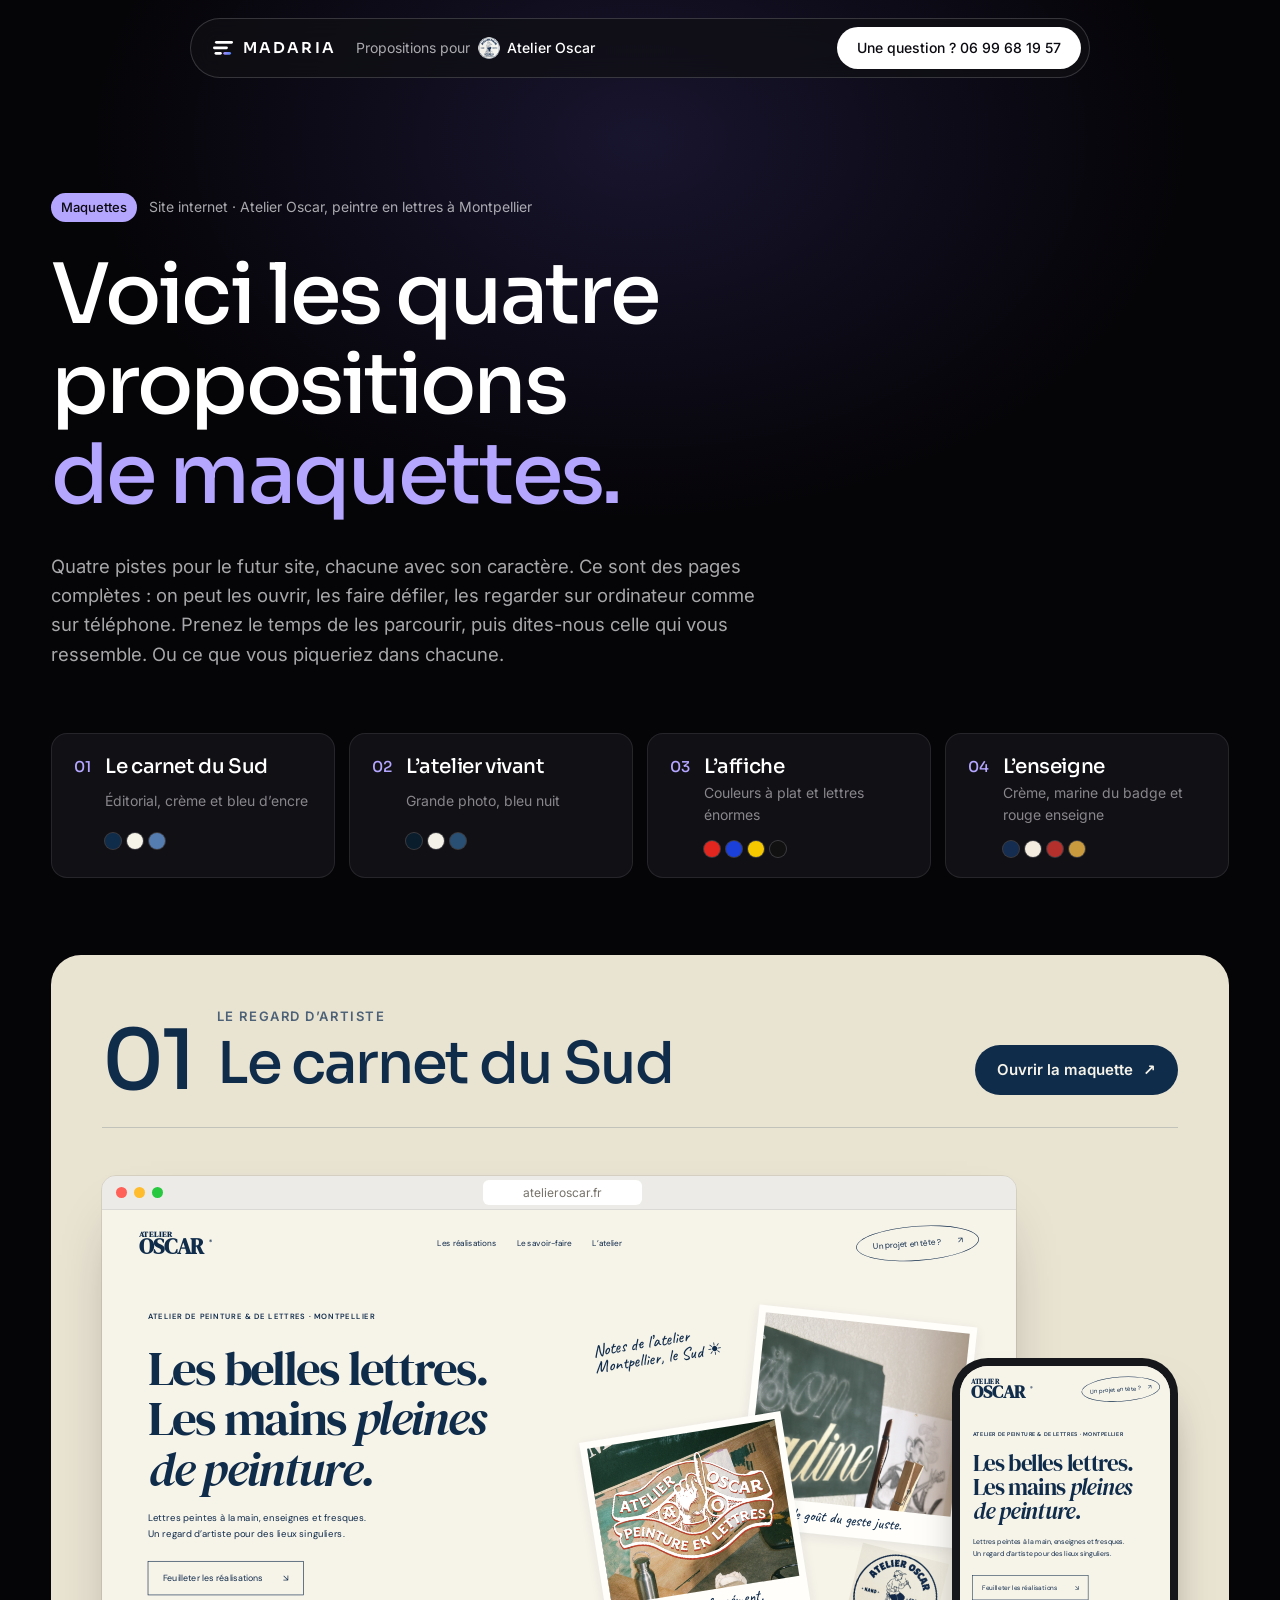
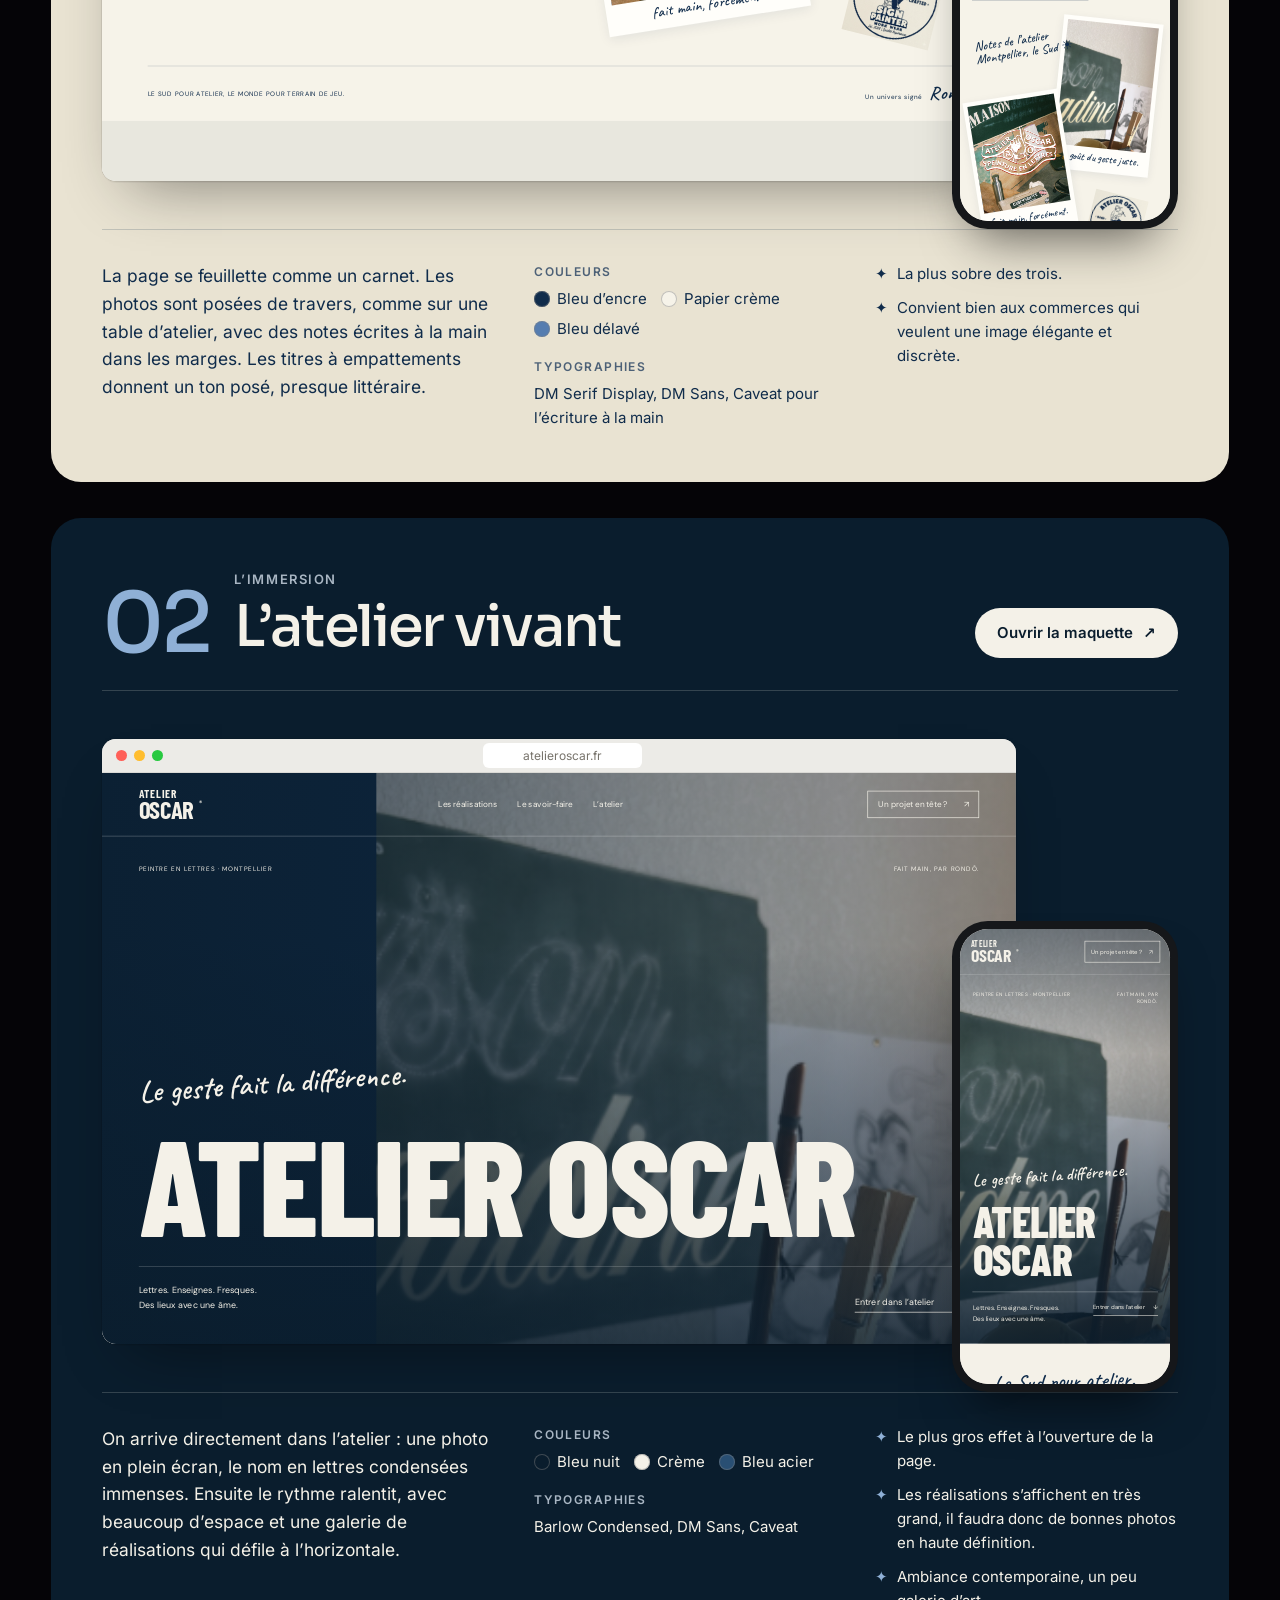
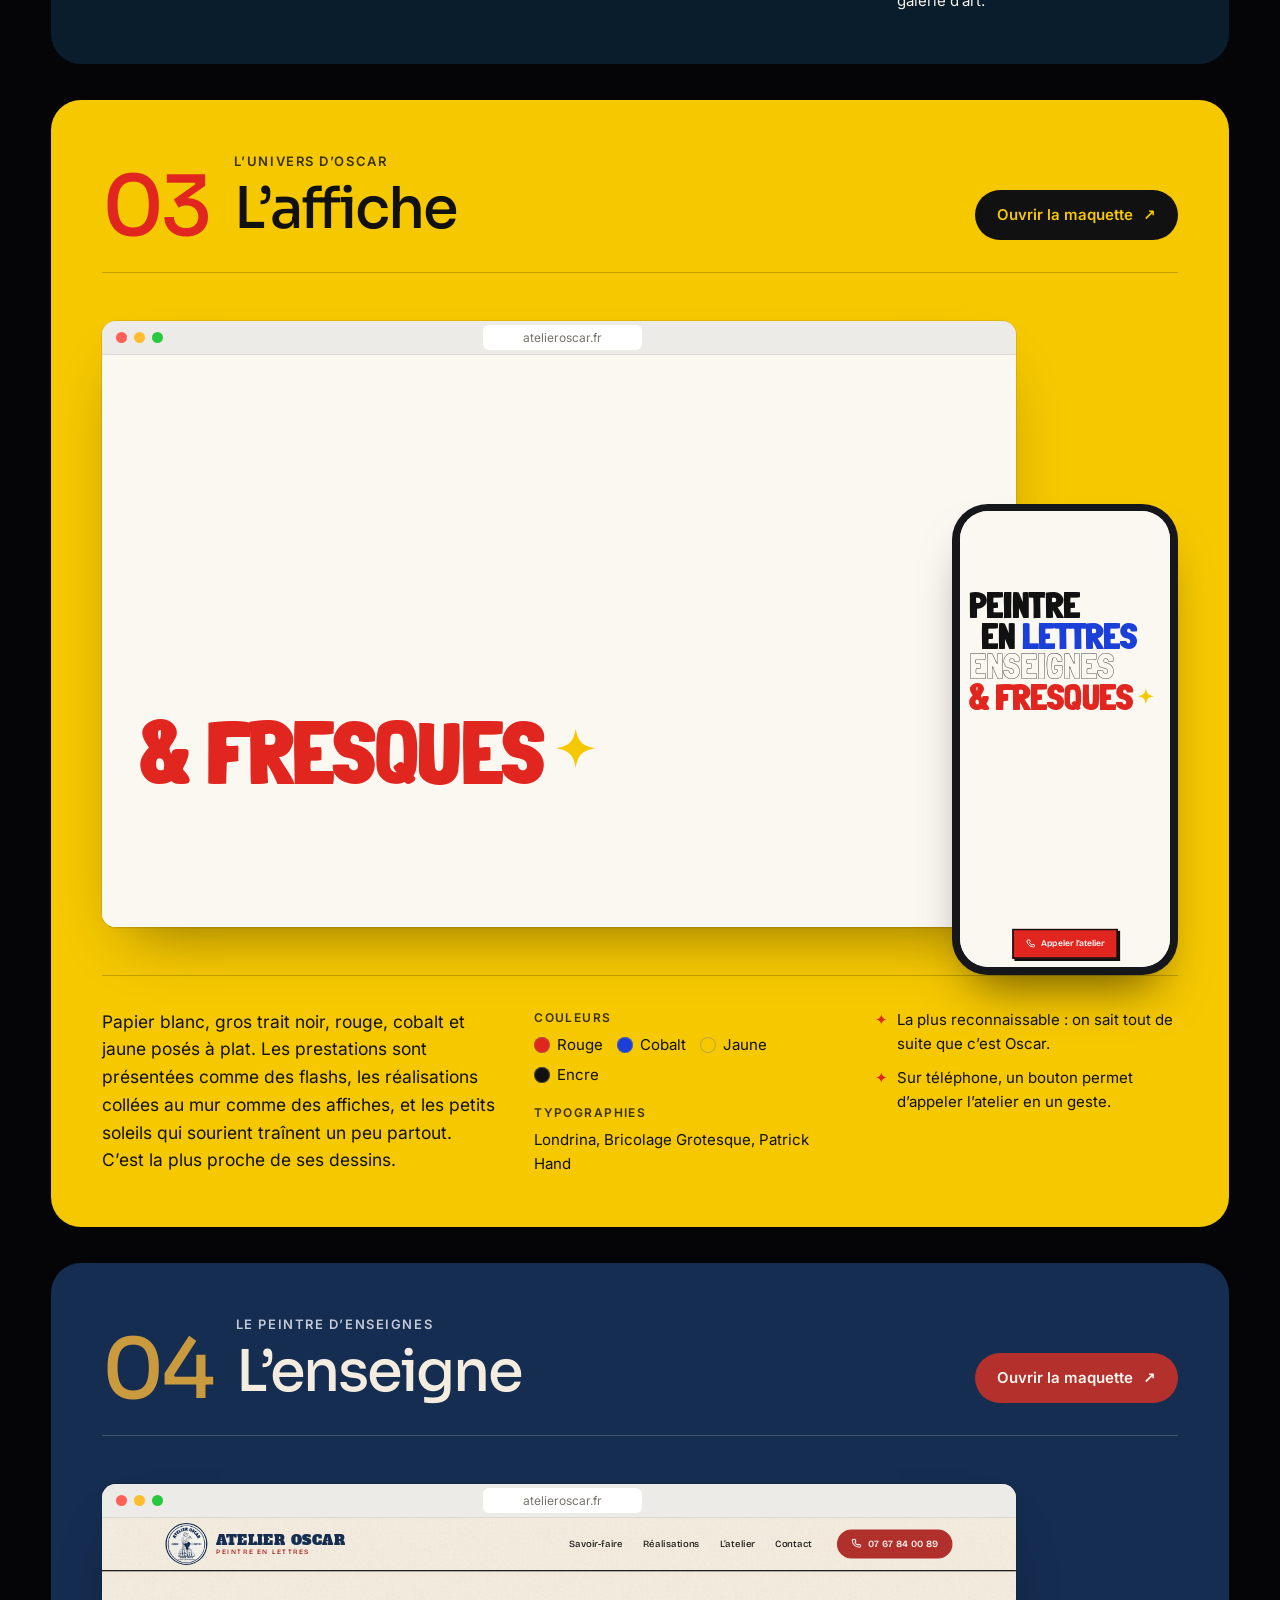
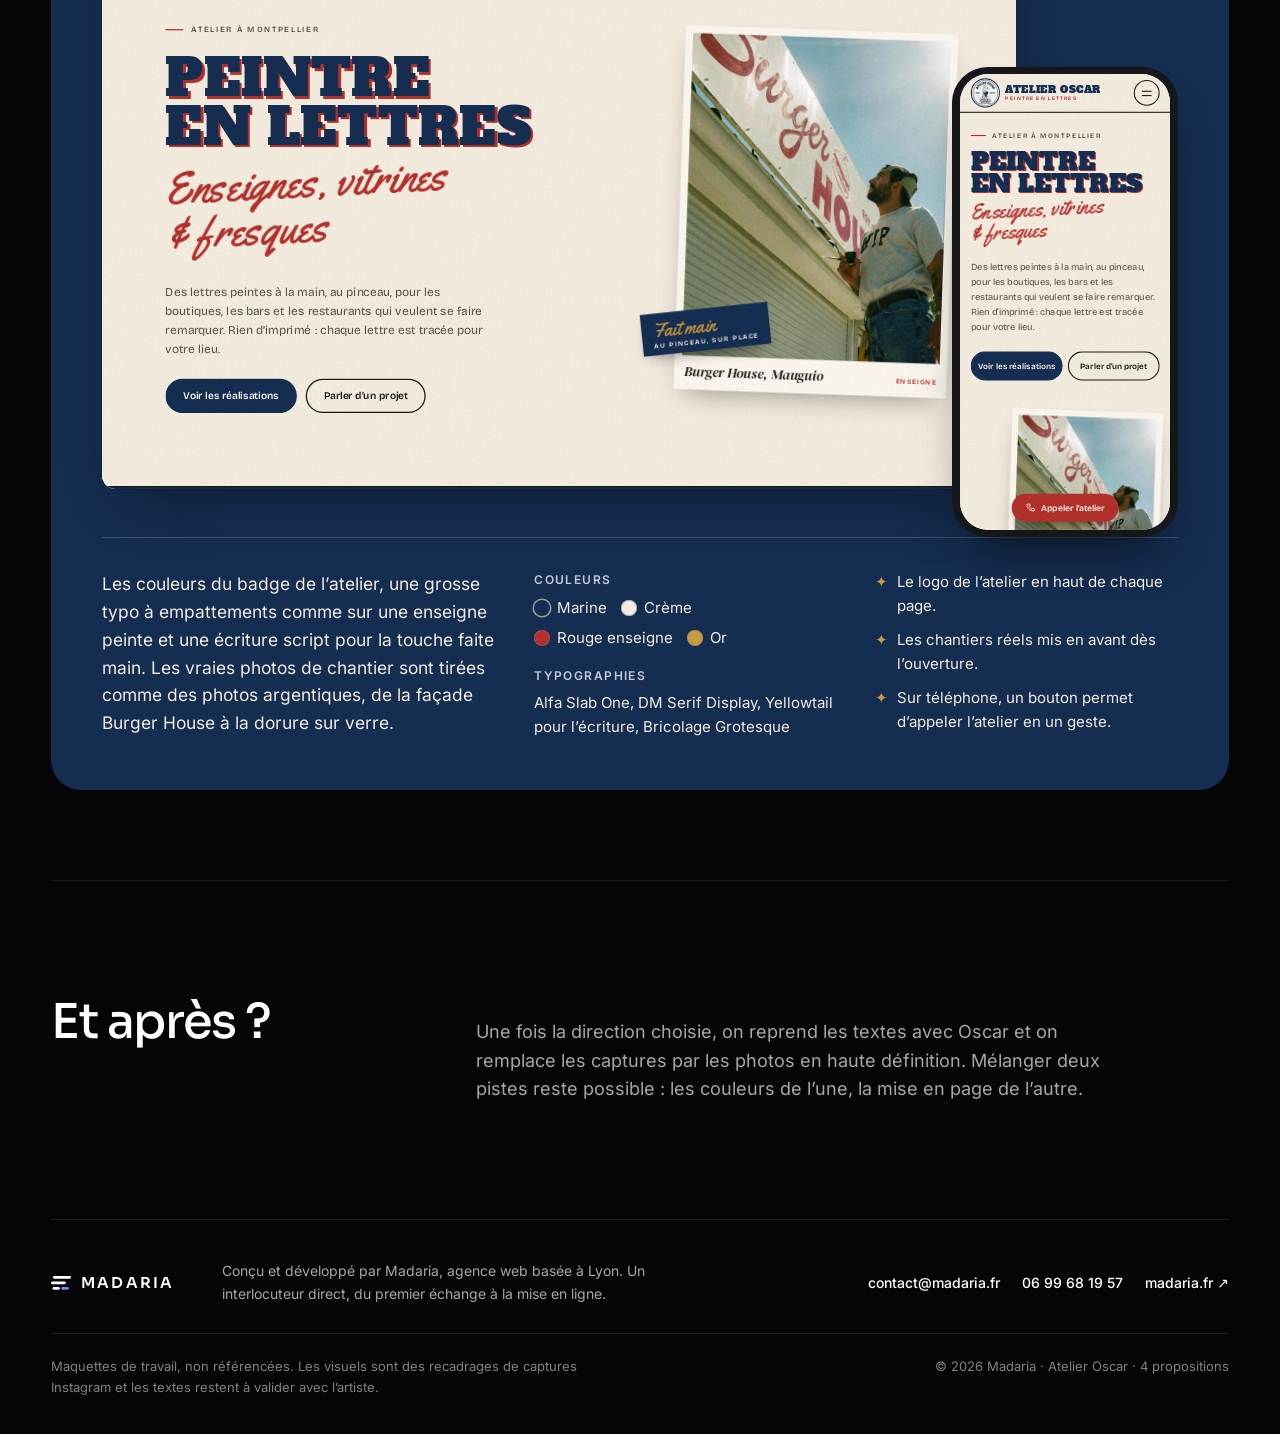
==== commit c7b6b681: "Index : habillage Madaria (en-tête, typos, couleurs, signature en pied de page) Co-Authored-By: Clau" ====
--- a/index.html
+++ b/index.html
@@ -6,8 +6,9 @@
 <meta name="robots" content="noindex,nofollow">
 <title>Atelier Oscar · Propositions de maquettes</title>
 <meta name="description" content="Les quatre propositions de maquettes pour le site d’Atelier Oscar, peintre en lettres à Montpellier.">
-<link rel="icon" href="assets/favicon.svg" type="image/svg+xml">
-<link rel="stylesheet" href="assets/fonts.css">
+<link rel="icon" href="assets/favicon.png" type="image/png">
+<link rel="apple-touch-icon" href="assets/apple-touch-icon.png">
+<link rel="stylesheet" href="assets/madaria/fonts.css">
 <link rel="stylesheet" href="index.css">
 <script src="index.js" defer></script>
 </head>
@@ -15,13 +16,14 @@
 <a class="skip" href="#propositions">Aller aux propositions</a>
 
 <header class="top">
-  <span class="brand"><img src="assets/logo.png" alt="" width="1024" height="1024">Atelier Oscar</span>
-  <span class="top-meta">Propositions de maquettes · Octobre 2026</span>
+  <a class="mad" href="https://madaria.fr" target="_blank" rel="noopener" aria-label="Madaria, agence web"><svg class="mad-logo" viewBox="0 0 255 174" aria-hidden="true"><defs><linearGradient id="gn" x1="0" y1="0" x2="1" y2="0"><stop offset="0" stop-color="#A78BFA"/><stop offset="1" stop-color="#4F80F0"/></linearGradient></defs><rect x="25" y="0" width="230" height="34" rx="17" fill="#fff"/><rect x="0" y="70" width="190" height="34" rx="17" fill="#fff"/><rect x="20" y="140" width="92" height="34" rx="17" fill="#fff"/><rect x="132" y="140" width="98" height="34" rx="17" fill="url(#gn)"/></svg>MADARIA</a>
+  <span class="top-meta"><span class="top-for">Propositions pour</span> <span class="client"><img src="assets/favicon.png" alt="" width="64" height="64">Atelier Oscar</span></span>
+  <a class="top-cta" href="tel:+33699681957">Une question ? 06 99 68 19 57</a>
 </header>
 
 <main>
   <section class="intro">
-    <p class="kicker">Site internet · Atelier Oscar, peintre en lettres à Montpellier</p>
+    <p class="kicker"><span class="pill">Maquettes</span>Site internet · Atelier Oscar, peintre en lettres à Montpellier</p>
     <h1>Voici les quatre propositions <em>de maquettes.</em></h1>
     <p class="lead">Quatre pistes pour le futur site, chacune avec son caractère. Ce sont des pages complètes : on peut les ouvrir, les faire défiler, les regarder sur ordinateur comme sur téléphone. Prenez le temps de les parcourir, puis dites-nous celle qui vous ressemble. Ou ce que vous piqueriez dans chacune.</p>
 
@@ -196,8 +198,15 @@
 </main>
 
 <footer class="foot">
-  <p>Maquettes de travail, non référencées. Les visuels sont des recadrages de captures Instagram et les textes restent à valider avec l’artiste.</p>
-  <span>Atelier Oscar · 4 propositions · ordinateur et mobile</span>
+  <div class="foot-top">
+    <a class="mad" href="https://madaria.fr" target="_blank" rel="noopener" aria-label="Madaria, agence web"><svg class="mad-logo" viewBox="0 0 255 174" aria-hidden="true"><defs><linearGradient id="gn2" x1="0" y1="0" x2="1" y2="0"><stop offset="0" stop-color="#A78BFA"/><stop offset="1" stop-color="#4F80F0"/></linearGradient></defs><rect x="25" y="0" width="230" height="34" rx="17" fill="#fff"/><rect x="0" y="70" width="190" height="34" rx="17" fill="#fff"/><rect x="20" y="140" width="92" height="34" rx="17" fill="#fff"/><rect x="132" y="140" width="98" height="34" rx="17" fill="url(#gn2)"/></svg>MADARIA</a>
+    <p>Conçu et développé par Madaria, agence web basée à Lyon. Un interlocuteur direct, du premier échange à la mise en ligne.</p>
+    <div class="foot-contact"><a href="mailto:contact@madaria.fr">contact@madaria.fr</a><a href="tel:+33699681957">06 99 68 19 57</a><a href="https://madaria.fr" target="_blank" rel="noopener">madaria.fr ↗</a></div>
+  </div>
+  <div class="foot-row">
+    <p>Maquettes de travail, non référencées. Les visuels sont des recadrages de captures Instagram et les textes restent à valider avec l’artiste.</p>
+    <span>© 2026 Madaria · Atelier Oscar · 4 propositions</span>
+  </div>
 </footer>
 </body>
 </html>
--- a/assets/madaria/fonts.css
+++ b/assets/madaria/fonts.css
@@ -0,0 +1,2 @@
+@font-face{font-family:'Inter';font-style:normal;font-display:swap;font-weight:100 900;src:url(inter-5.3-latin.woff2) format('woff2')}
+@font-face{font-family:'Sora';font-style:normal;font-display:swap;font-weight:100 800;src:url(sora-5.3-latin.woff2) format('woff2')}
--- a/index.css
+++ b/index.css
@@ -1,46 +1,54 @@
-/* Page de présentation des trois maquettes */
+/* Page de présentation des maquettes, à l'image de madaria.fr : fond noir, Sora + Inter, accent lavande */
 :root{
-  --bg:#f3f0e9;--ink:#15171a;--muted:#5f5b53;--line:rgba(21,23,26,.14);
-  --serif:'DM Serif Display',Georgia,serif;--sans:'DM Sans',system-ui,sans-serif;
+  --bg:#050407;--ink:#F5F4F8;--muted:rgba(245,244,248,.68);--faint:rgba(245,244,248,.52);
+  --line:rgba(255,255,255,.09);--line2:rgba(255,255,255,.17);--acc:#B4A5FF;--surface:#111015;--encre:#0B0A10;
+  --serif:'Sora',system-ui,sans-serif;--sans:'Inter',system-ui,sans-serif;
   --gutter:clamp(16px,4vw,56px);--max:1280px;
   --radius:clamp(18px,2.4vw,30px);
 }
 *,*:before,*:after{box-sizing:border-box}
 html{scroll-behavior:smooth;-webkit-text-size-adjust:100%}
-body{margin:0;background:var(--bg);color:var(--ink);font-family:var(--sans);font-size:clamp(16px,.95rem + .15vw,18px);line-height:1.6;-webkit-font-smoothing:antialiased}
+body{margin:0;background:var(--bg);color:var(--ink);font-family:var(--sans);font-size:clamp(16px,.95rem + .15vw,17px);line-height:1.6;-webkit-font-smoothing:antialiased;overflow-x:clip}
+body:before{content:'';position:absolute;z-index:-1;left:50%;top:-240px;width:min(1100px,140vw);height:760px;translate:-50% 0;background:radial-gradient(closest-side,rgba(124,108,255,.16),transparent);pointer-events:none}
 a{color:inherit;text-decoration:none}
 img{display:block;max-width:100%;height:auto}
 h1,h2,p,ul,dl,dd{margin:0}
 ul{padding:0;list-style:none}
-h1,h2{font-family:var(--serif);font-weight:400;line-height:1.02;letter-spacing:-.01em;text-wrap:balance}
+h1,h2{font-family:var(--serif);font-weight:500;line-height:1.08;letter-spacing:-.035em;text-wrap:balance}
 p{text-wrap:pretty}
-em{font-style:italic}
-:focus-visible{outline:3px solid #1b3fd9;outline-offset:3px}
-.skip{position:fixed;left:16px;top:-100px;z-index:10;background:var(--ink);color:#fff;padding:12px 16px}.skip:focus{top:16px}
+em{font-style:normal}
+::selection{background:var(--acc);color:var(--encre)}
+:focus-visible{outline:2px solid var(--acc);outline-offset:3px}
+.skip{position:fixed;left:16px;top:-100px;z-index:10;background:#fff;color:#000;padding:10px 16px;border-radius:100px;font-weight:500}.skip:focus{top:16px}
 
-main,.top,.foot{width:min(100% - 2 * var(--gutter),var(--max));margin-inline:auto}
+main,.foot{width:min(100% - 2 * var(--gutter),var(--max));margin-inline:auto}
 
-/* en-tête */
-.top{display:flex;justify-content:space-between;align-items:center;gap:16px;padding:22px 0;border-bottom:1px solid var(--line);font-size:14px}
-.brand{display:flex;align-items:center;gap:12px;font-weight:700;letter-spacing:.08em;text-transform:uppercase}
-.brand img{width:44px;height:44px;border-radius:50%;mix-blend-mode:multiply}
-.top-meta{color:var(--muted);text-align:right}
+/* en-tête : pilule comme sur madaria.fr */
+.top{display:flex;align-items:center;gap:20px;width:min(100% - 2 * var(--gutter),900px);margin:18px auto 0;padding:8px 8px 8px 22px;border:1px solid var(--line2);border-radius:999px;background:rgba(17,16,21,.7);backdrop-filter:blur(12px);font-size:14px}
+.mad{display:inline-flex;align-items:center;gap:10px;font-family:var(--serif);font-weight:600;font-size:15px;letter-spacing:.14em;color:#fff}
+.mad-logo{width:20px;height:auto}
+.top-meta{margin-right:auto;display:flex;align-items:center;gap:8px;color:var(--muted)}
+.client{display:inline-flex;align-items:center;gap:7px;color:#fff;font-weight:500}
+.client img{width:22px;height:22px;border-radius:50%}
+.top-cta{display:inline-flex;align-items:center;min-height:42px;padding:0 20px;border-radius:999px;background:#fff;color:var(--encre);font-weight:500;white-space:nowrap;transition:background .25s}
+@media(hover:hover){.top-cta:hover{background:#ECE8FF}}
 
 /* intro */
-.intro{padding:clamp(48px,8vw,112px) 0 clamp(40px,6vw,80px)}
-.kicker{font-size:13px;font-weight:600;letter-spacing:.12em;text-transform:uppercase;color:var(--muted);margin-bottom:22px}
-.intro h1{font-size:clamp(2.6rem,1.2rem + 5.6vw,6rem);max-width:13ch}
-.intro h1 em{color:#1b3fd9}
-.lead{max-width:60ch;margin-top:clamp(20px,3vw,32px);font-size:1.08em;color:#2c2e31}
+.intro{padding:clamp(64px,9vw,128px) 0 clamp(40px,6vw,80px)}
+.kicker{display:flex;flex-wrap:wrap;align-items:center;gap:10px 12px;font-size:14px;color:var(--muted);margin-bottom:28px}
+.pill{display:inline-flex;padding:4px 10px;border-radius:999px;background:var(--acc);color:var(--encre);font-weight:500;font-size:13px}
+.intro h1{font-size:clamp(2.6rem,1.2rem + 5vw,5.4rem);max-width:14ch;color:#fff}
+.intro h1 em{color:var(--acc)}
+.lead{max-width:60ch;margin-top:clamp(20px,3vw,32px);font-size:1.08em;color:var(--muted)}
 
 .toc{display:grid;grid-template-columns:repeat(4,minmax(0,1fr));gap:14px;margin-top:clamp(36px,5vw,64px)}
-.toc-item{display:grid;grid-template-columns:auto 1fr;grid-template-rows:auto auto auto;column-gap:14px;row-gap:2px;padding:20px 22px;background:#fff;border:1px solid var(--line);border-radius:16px;transition:transform .2s,box-shadow .2s,border-color .2s}
-.toc-n{grid-row:span 3;font-family:var(--serif);font-size:30px;line-height:1;color:var(--muted)}
-.toc-name{font-family:var(--serif);font-size:24px;line-height:1.15}
-.toc-mood{font-size:14px;color:var(--muted)}
-.dots{display:flex;gap:6px;margin-top:10px}
-.dots i{width:18px;height:18px;border-radius:50%;box-shadow:inset 0 0 0 1px rgba(0,0,0,.15)}
-@media(hover:hover){.toc-item:hover{transform:translateY(-3px);box-shadow:0 14px 30px -18px rgba(0,0,0,.35);border-color:rgba(21,23,26,.3)}}
+.toc-item{display:grid;grid-template-columns:auto 1fr;grid-template-rows:auto auto auto;column-gap:14px;row-gap:2px;padding:20px 22px;background:var(--surface);border:1px solid var(--line);border-radius:16px;transition:transform .2s,border-color .2s,background .2s}
+.toc-n{grid-row:span 3;font-family:var(--serif);font-size:15px;font-weight:500;line-height:1.7;color:var(--acc)}
+.toc-name{font-family:var(--serif);font-weight:500;font-size:20px;letter-spacing:-.02em;line-height:1.3;color:#fff}
+.toc-mood{font-size:14px;color:var(--faint)}
+.dots{display:flex;gap:6px;margin-top:12px}
+.dots i{width:16px;height:16px;border-radius:50%;box-shadow:0 0 0 1px rgba(255,255,255,.18)}
+@media(hover:hover){.toc-item:hover{transform:translateY(-3px);border-color:var(--line2);background:#16141c}}
 
 /* propositions */
 .proposals{display:grid;gap:clamp(20px,3vw,36px)}
@@ -52,7 +60,7 @@
 .p-affiche{--p-bg:#f6c800;--p-ink:#111;--p-muted:#3b3200;--p-line:rgba(0,0,0,.2);--p-accent:#e0261f;--p-btn:#111;--p-btn-ink:#f6c800}
 
 .p-head{display:grid;grid-template-columns:auto 1fr auto;align-items:end;gap:12px 24px;padding-bottom:clamp(20px,3vw,32px);border-bottom:1px solid var(--p-line)}
-.p-num{font-family:var(--serif);font-size:clamp(3rem,2rem + 4vw,6rem);line-height:.8;color:var(--p-accent)}
+.p-num{font-family:var(--serif);font-weight:500;letter-spacing:-.04em;font-size:clamp(3rem,2rem + 4vw,5.4rem);line-height:.8;color:var(--p-accent)}
 .p-tag{font-size:13px;font-weight:600;letter-spacing:.12em;text-transform:uppercase;color:var(--p-muted);margin-bottom:6px}
 .p-title h2{font-size:clamp(2.1rem,1.2rem + 3vw,4rem)}
 .btn{display:inline-flex;align-items:center;justify-content:center;gap:10px;min-height:50px;padding:12px 22px;border-radius:999px;background:var(--p-btn);color:var(--p-btn-ink);font-weight:600;font-size:15px;white-space:nowrap;transition:transform .2s,opacity .2s}
@@ -90,24 +98,36 @@
 .p-points li:before{content:'✦';position:absolute;left:0;top:0;color:var(--p-accent)}
 
 /* suite */
-.next{display:grid;grid-template-columns:minmax(0,1fr) minmax(0,2fr);gap:16px 48px;align-items:baseline;padding:clamp(56px,8vw,112px) 0}
-.next h2{font-size:clamp(2rem,1.2rem + 2.6vw,3.4rem)}
-.next p{max-width:58ch;font-size:1.06em}
+.next{display:grid;grid-template-columns:minmax(0,1fr) minmax(0,2fr);gap:16px 48px;align-items:baseline;padding:clamp(72px,9vw,128px) 0;border-top:1px solid var(--line);margin-top:clamp(56px,7vw,96px)}
+.next h2{font-size:clamp(2rem,1.2rem + 2.4vw,3rem);color:#fff}
+.next p{max-width:58ch;font-size:1.06em;color:var(--muted)}
 
-.foot{display:flex;flex-wrap:wrap;justify-content:space-between;gap:10px 32px;padding:24px 0 36px;border-top:1px solid var(--line);font-size:13px;color:var(--muted)}
-.foot p{max-width:70ch}
+/* pied : signature Madaria */
+.foot{padding:40px 0 36px;border-top:1px solid var(--line);font-size:14px;color:var(--muted)}
+.foot-top{display:grid;grid-template-columns:auto minmax(0,1fr) auto;align-items:center;gap:20px 48px;padding-bottom:28px}
+.foot-top p{max-width:52ch}
+.foot-contact{display:flex;flex-wrap:wrap;gap:8px 22px;color:#fff;font-weight:500}
+@media(hover:hover){.foot-contact a:hover{color:var(--acc)}}
+.foot-row{display:flex;flex-wrap:wrap;justify-content:space-between;gap:10px 32px;padding-top:22px;border-top:1px solid var(--line);font-size:13px;color:var(--faint)}
+.foot-row p{max-width:70ch}
 
 /* tablette */
 @media(max-width:1240px){.toc{grid-template-columns:repeat(2,minmax(0,1fr))}}
 @media(max-width:1000px){
   .toc{grid-template-columns:1fr}
+  .foot-top{grid-template-columns:auto 1fr}
+  .foot-contact{grid-column:1/-1}
   .p-info{grid-template-columns:1fr 1fr}
   .p-desc{grid-column:1/-1}
 }
 /* mobile */
 @media(max-width:640px){
-  .top-meta{max-width:16ch;font-size:12px}
-  .brand img{width:36px;height:36px}
+  .top{padding-left:16px;gap:12px}
+  .top-cta{display:none}
+  .top-meta{font-size:13px;margin-left:auto;margin-right:4px}
+  .top-for{display:none}
+  .client{white-space:nowrap}
+  .foot-top{grid-template-columns:1fr}
   .toc-item{padding:16px 18px}
   .toc-name{font-size:21px}
   .p-head{grid-template-columns:auto 1fr}
